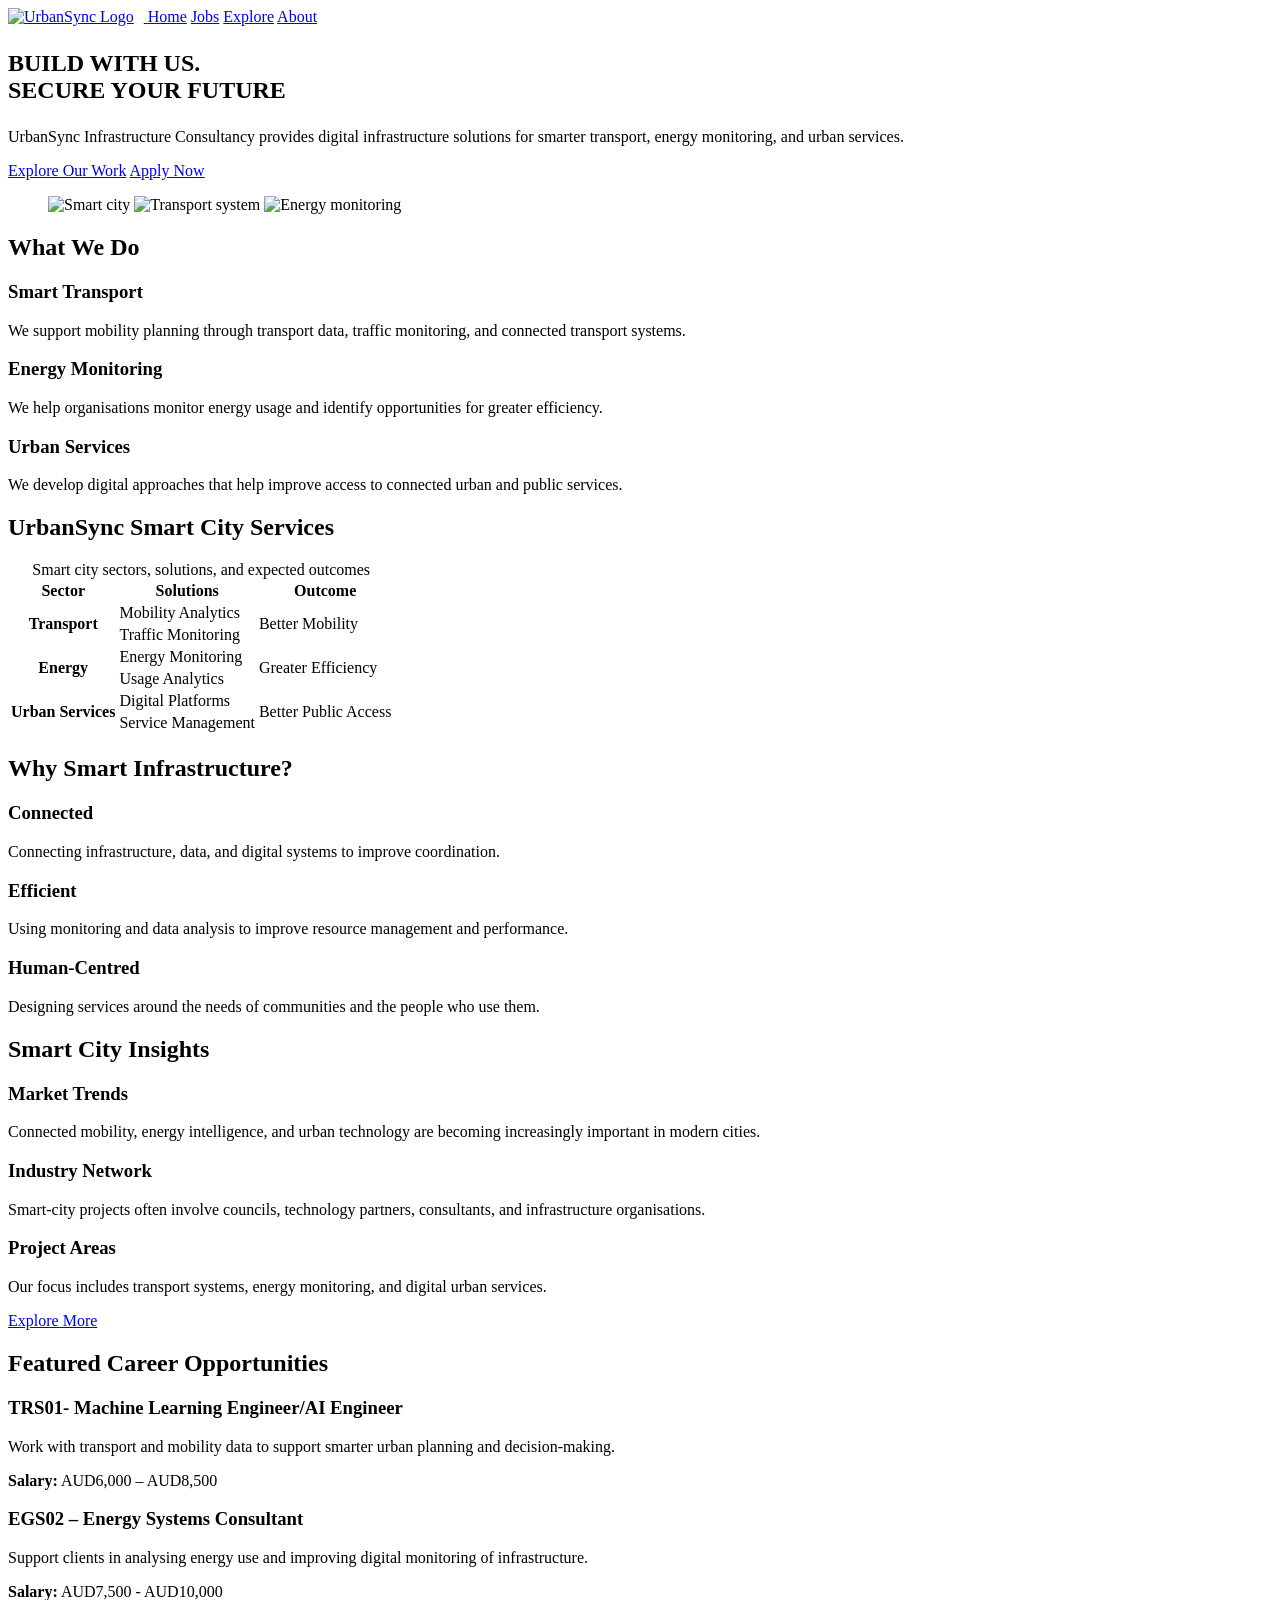
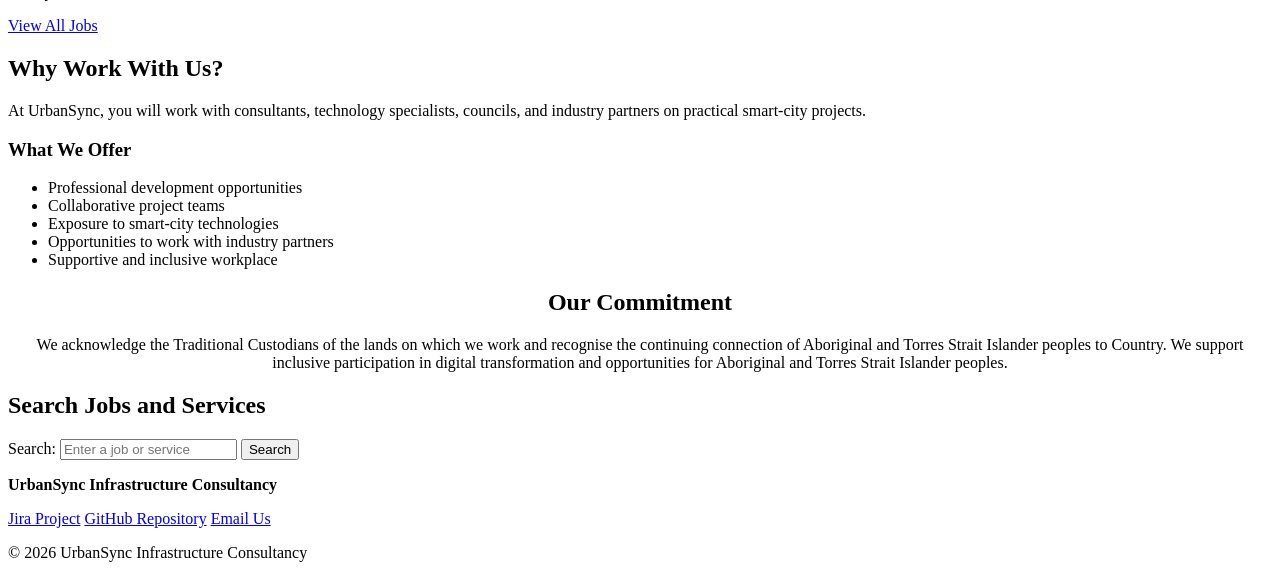
==== index.html @ 27b3c522 "Added index.html I describe the layout and key summarization from all pages like jobs and explore. L" ====
<!DOCTYPE html>
<html lang="en">
<head>
    <meta charset="UTF-8">
    <meta name="viewport" content="width=device-width, initial-scale=1">
    <title>UrbanSync Infrastructure Consultancy</title>
    <!-- Main stylesheet -->
    <link rel="stylesheet" href="style.css">
    <!-- embedded CSS -->
    <style>
        .hero_title {
            letter-spacing: 1px;
        }

        .hero-title {
            text-transform: uppercase;
        }

        .services-table {
            margin-top: 20px;
        }
 
        .commitment {
            text-align: center;
        }
    </style>
</head>

<body>

    <!-- ==================== HEADER ==================== -->
    <header>
        <nav class="main-nav" aria-label="Main navigation">
            <a href="index.html">
                <img src="images/logo.png" alt="UrbanSync Logo" style="height: 80px; width: auto; margin-right: 10px;">
            </a>
            <a href="index.html">Home</a>
            <a href="jobs.html">Jobs</a>
            <a href="explore.html">Explore</a>
            <a href="about.html">About</a>
        </nav>
    </header>


    <!-- ==================== MAIN CONTENT ==================== -->
    <main>

        <!-- ==================== HERO SECTION ==================== -->
        <section class="hero">

            <div class="hero-content">

                <h1 class="hero-title">
                    <p>Build With Us. <br>Secure Your Future</p>
                </h1>

                <p>
                    UrbanSync Infrastructure Consultancy provides digital
                    infrastructure solutions for smarter transport, energy
                    monitoring, and urban services.
                </p>

                <div class="hero-buttons">
                    <a href="#" class="explore-btn">Explore Our Work</a>
                    <a href="#" class="apply-btn">Apply Now</a>
                </div>

            </div>

            <figure class="slideshow">
            <div class="slideshow-track">
                <img src="images/smart-city.jpg" alt="Smart city">
                <img src="images/transport.jpeg" alt="Transport system">
                <img src="images/energy.jpeg" alt="Energy monitoring">
            </div>
        </figure>

        </section>


        <!-- ==================== WHAT WE DO ==================== -->
        <section>

            <h2>What We Do</h2>

            <div class="service-cards">

                <article>
                    <h3>Smart Transport</h3>
                    <p>
                        We support mobility planning through transport data,
                        traffic monitoring, and connected transport systems.
                    </p>
                </article>

                <article>
                    <h3>Energy Monitoring</h3>
                    <p>
                        We help organisations monitor energy usage and
                        identify opportunities for greater efficiency.
                    </p>
                </article>

                <article>
                    <h3>Urban Services</h3>
                    <p>
                        We develop digital approaches that help improve
                        access to connected urban and public services.
                    </p>
                </article>

            </div>

        </section>


        <!-- ==================== SERVICES TABLE ==================== -->
        <section>

            <h2>UrbanSync Smart City Services</h2>

            <table class="services-table">

                <caption>
                    Smart city sectors, solutions, and expected outcomes
                </caption>

                <thead>
                    <tr>
                        <th scope="col">Sector</th>
                        <th scope="col">Solutions</th>
                        <th scope="col">Outcome</th>
                    </tr>
                </thead>

                <tbody>

                    <tr>
                        <th scope="row" rowspan="2">
                            Transport
                        </th>

                        <td>Mobility Analytics</td>

                        <td rowspan="2">
                            Better Mobility
                        </td>
                    </tr>

                    <tr>
                        <td>Traffic Monitoring</td>
                    </tr>


                    <tr>
                        <th scope="row" rowspan="2">
                            Energy
                        </th>

                        <td>Energy Monitoring</td>

                        <td rowspan="2">
                            Greater Efficiency
                        </td>
                    </tr>

                    <tr>
                        <td>Usage Analytics</td>
                    </tr>


                    <tr>
                        <th scope="row" rowspan="2">
                            Urban Services
                        </th>

                        <td>Digital Platforms</td>

                        <td rowspan="2">
                            Better Public Access
                        </td>
                    </tr>

                    <tr>
                        <td>Service Management</td>
                    </tr>

                </tbody>

            </table>

        </section>


        <!-- ==================== WHY SMART INFRASTRUCTURE ==================== -->
        <section>

            <h2>Why Smart Infrastructure?</h2>

            <div class="benefit-cards">

                <article>
                    <h3>Connected</h3>
                    <p>
                        Connecting infrastructure, data, and digital systems
                        to improve coordination.
                    </p>
                </article>

                <article>
                    <h3>Efficient</h3>
                    <p>
                        Using monitoring and data analysis to improve
                        resource management and performance.
                    </p>
                </article>

                <article>
                    <h3>Human-Centred</h3>
                    <p>
                        Designing services around the needs of communities
                        and the people who use them.
                    </p>
                </article>

            </div>

        </section>


        <!-- ==================== SMART CITY INSIGHTS ==================== -->
        <section id="explore">

            <h2>Smart City Insights</h2>

            <div class="insight-cards">

                <article>
                    <h3>Market Trends</h3>
                    <p>
                        Connected mobility, energy intelligence, and urban
                        technology are becoming increasingly important in
                        modern cities.
                    </p>
                </article>

                <article>
                    <h3>Industry Network</h3>
                    <p>
                        Smart-city projects often involve councils,
                        technology partners, consultants, and infrastructure
                        organisations.
                    </p>
                </article>

                <article>
                    <h3>Project Areas</h3>
                    <p>
                        Our focus includes transport systems, energy
                        monitoring, and digital urban services.
                    </p>
                </article>

            </div>

            <p>
                <a href="explore.html">Explore More</a>
            </p>

        </section>


        <!-- ==================== FEATURED JOBS ==================== -->
        <section class="careers-section">

            <h2>Featured Career Opportunities</h2>

            <div class="jobs-container">

                <div class="job-list">
                    <article>
                        <h3>TRS01- Machine Learning Engineer/AI Engineer</h3>

                        <p>
                            Work with transport and mobility data to support
                            smarter urban planning and decision-making.
                        </p>

                        <p>
                            <strong>Salary:</strong>  AUD6,000 – AUD8,500
                        </p>
                    </article>

                    <article>
                        <h3>EGS02 – Energy Systems Consultant</h3>

                        <p>
                            Support clients in analysing energy use and improving
                            digital monitoring of infrastructure.
                        </p>

                        <p>
                            <strong>Salary:</strong>  AUD7,500 - AUD10,000
                        </p>
                    </article>

                    <p>
                        <a href="jobs.html">View All Jobs</a>
                    </p>
                </div>

                <aside class="job-aside">
                    <h2>Why Work With Us?</h2>
                    <p>At UrbanSync, you will work with consultants, technology specialists, councils, and industry partners on practical smart-city projects.</p>
                    <h3>What We Offer</h3>
                    <ul>
                        <li>Professional development opportunities</li>
                        <li>Collaborative project teams</li>
                        <li>Exposure to smart-city technologies</li>
                        <li>Opportunities to work with industry partners</li>
                        <li>Supportive and inclusive workplace</li>
                    </ul>
                </aside>

            </div>

        </section>


        <!-- ==================== COMMUNITY COMMITMENT ==================== -->
        <section class="commitment">

            <h2>Our Commitment</h2>

            <p>
                We acknowledge the Traditional Custodians of the lands on
                which we work and recognise the continuing connection of
                Aboriginal and Torres Strait Islander peoples to Country.
                We support inclusive participation in digital transformation
                and opportunities for Aboriginal and Torres Strait Islander
                peoples.
            </p>

        </section>


        <!-- ==================== SEARCH ==================== -->
        <section id="search">

            <h2>Search Jobs and Services</h2>

            <form action="#" method="get">

                <label for="search-box">
                    Search:
                </label>

                <input
                    type="search"
                    id="search-box"
                    name="search"
                    placeholder="Enter a job or service"
                >

                <button type="submit">
                    Search
                </button>

            </form>

        </section>

    </main>


    <!-- ==================== FOOTER ==================== -->
    <footer>

        <p>
            <strong>UrbanSync Infrastructure Consultancy</strong>
        </p>

       

        <nav aria-label="Footer navigation">
            <a href="https://minkhantkyaw3157.atlassian.net/jira/software/projects/UHP/boards/2/backlog?atlOrigin=eyJpIjoiNzYxYjM2ZmIwYTVkNGU5ZWIyMDAyNzI1ZTBjNDgzMmMiLCJwIjoiaiJ9">Jira Project</a>
            <a href="https://github.com/pyaekhantkyaw/G02-Smart-City-Infrastructure-Consultancy.git" target="_blank" rel="noopener noreferrer">GitHub Repository</a>
            <a href="mailto:urbanSync2026@gmail.com">Email Us</a>
        </nav>

        <p>
            &copy; 2026 UrbanSync Infrastructure Consultancy
        </p>

    </footer>


</body>
</html>
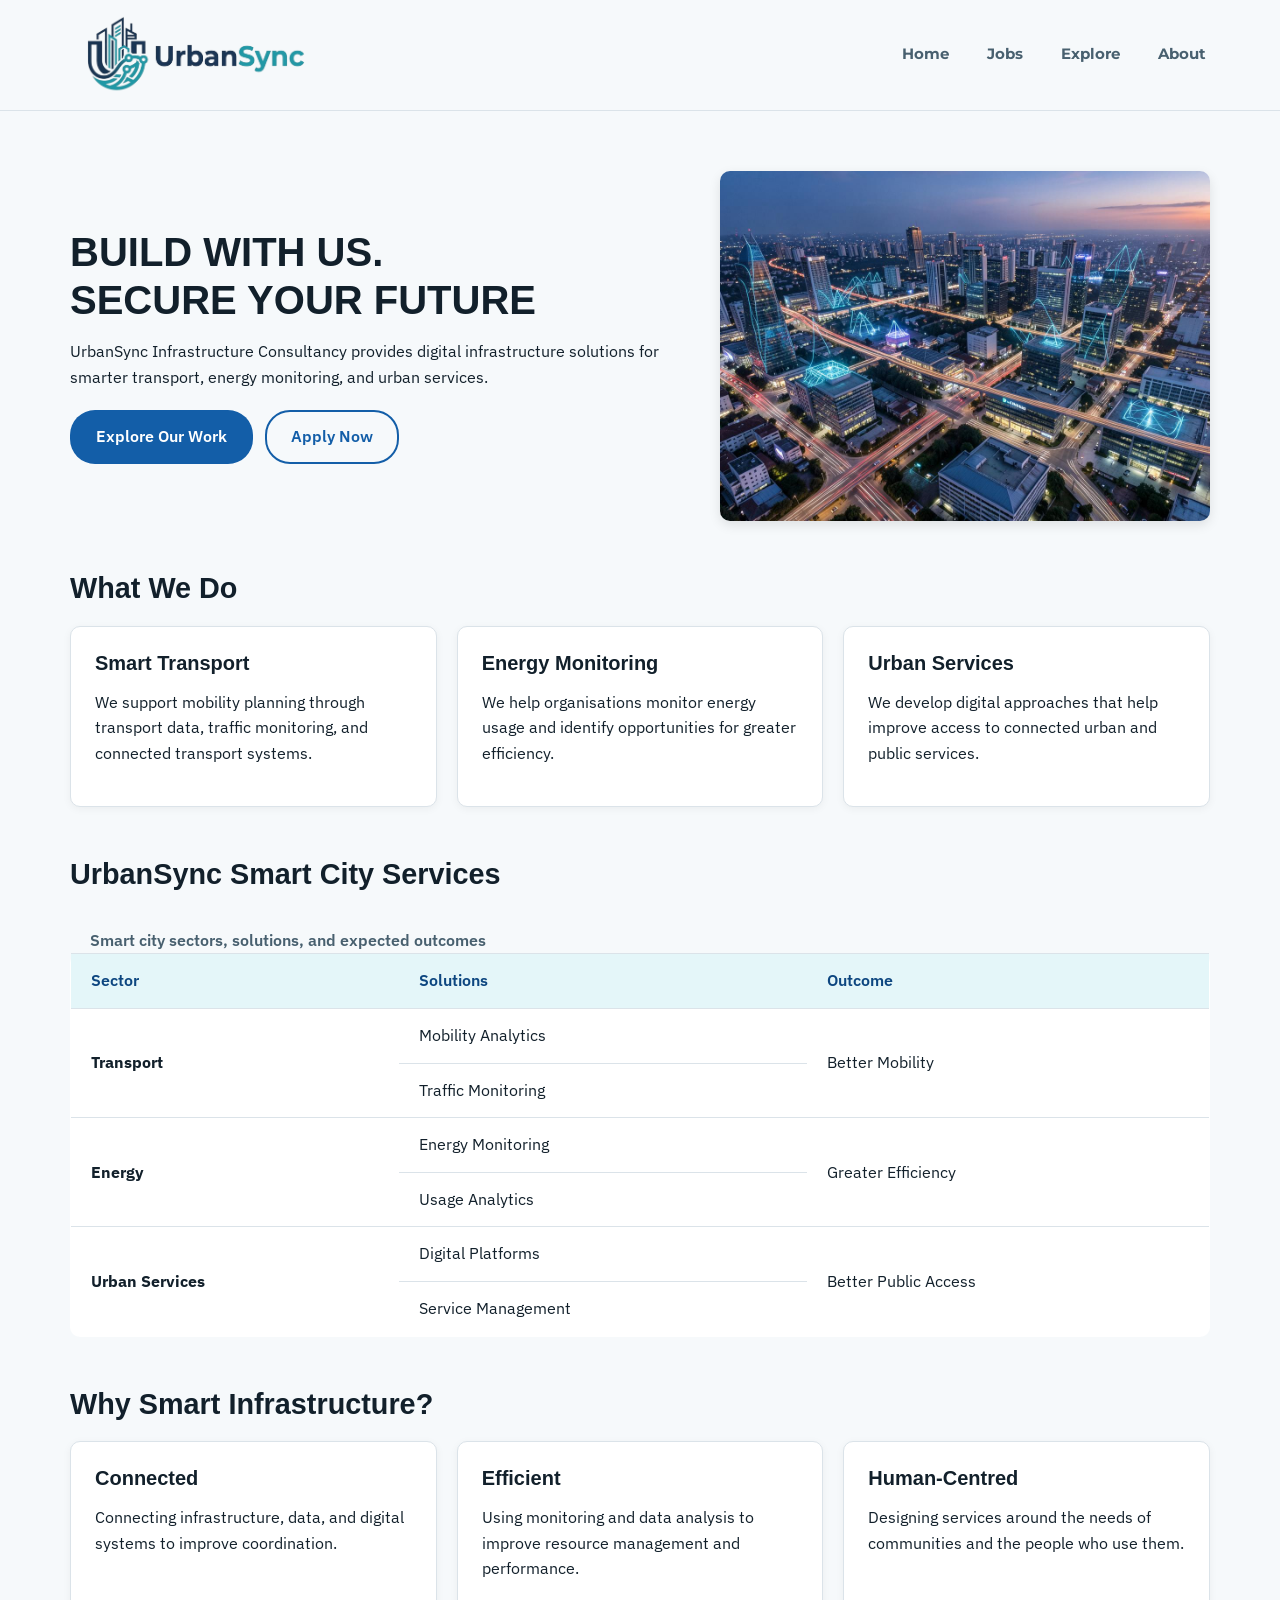
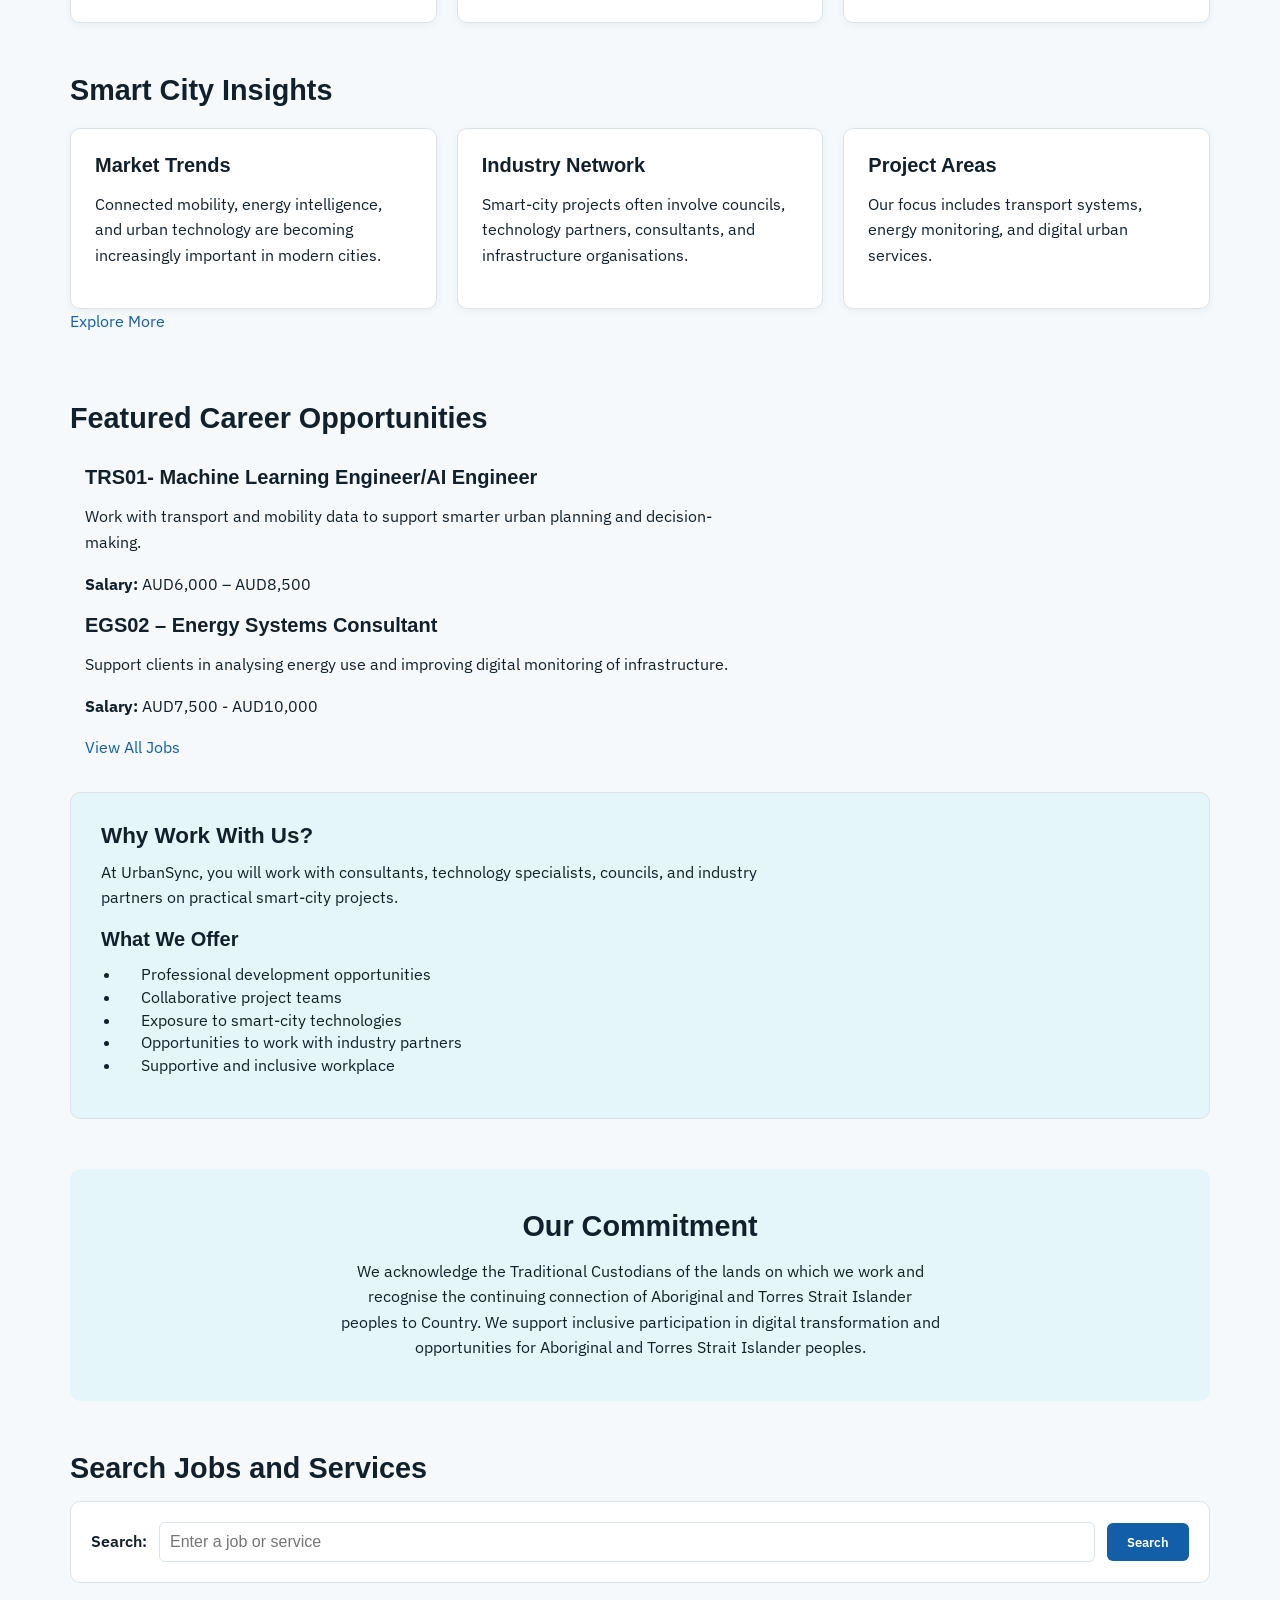
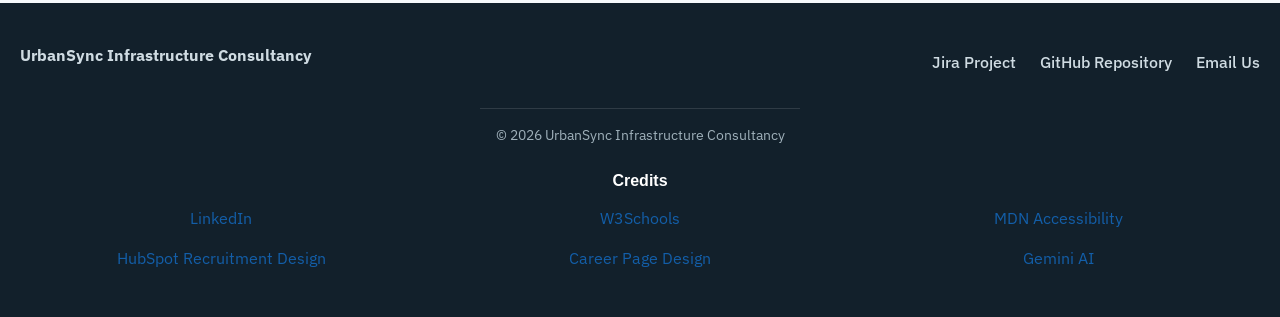
==== commit 37780cd5: "Fixed style.css and added credits in footer" ====
--- a/index.html
+++ b/index.html
@@ -374,25 +374,49 @@
 
 
     <!-- ==================== FOOTER ==================== -->
-    <footer>
-
+<footer>
+
+    <div class="footer-brand">
         <p>
             <strong>UrbanSync Infrastructure Consultancy</strong>
         </p>
-
-       
-
-        <nav aria-label="Footer navigation">
-            <a href="https://minkhantkyaw3157.atlassian.net/jira/software/projects/UHP/boards/2/backlog?atlOrigin=eyJpIjoiNzYxYjM2ZmIwYTVkNGU5ZWIyMDAyNzI1ZTBjNDgzMmMiLCJwIjoiaiJ9">Jira Project</a>
-            <a href="https://github.com/pyaekhantkyaw/G02-Smart-City-Infrastructure-Consultancy.git" target="_blank" rel="noopener noreferrer">GitHub Repository</a>
-            <a href="mailto:urbanSync2026@gmail.com">Email Us</a>
-        </nav>
-
-        <p>
-            &copy; 2026 UrbanSync Infrastructure Consultancy
-        </p>
-
-    </footer>
+    </div>
+    <nav class="footer-links" aria-label="Footer navigation">
+        <a href="https://minkhantkyaw3157.atlassian.net/jira/software/projects/UHP/boards/2/backlog?atlOrigin=eyJpIjoiNzYxYjM2ZmIwYTVkNGU5ZWIyMDAyNzI1ZTBjNDgzMmMiLCJwIjoiaiJ9"
+           target="_blank"
+           rel="noopener noreferrer">
+            Jira Project
+        </a>
+
+        <a href="https://github.com/pyaekhantkyaw/G02-Smart-City-Infrastructure-Consultancy.git"
+           target="_blank"
+           rel="noopener noreferrer">
+            GitHub Repository
+        </a>
+
+        <a href="mailto:urbanSync2026@gmail.com">
+            Email Us
+        </a>
+    </nav>
+
+    <div class="footer-credits">
+        <h2>Credits</h2>
+            <ul class="footer-list">
+                <li><a href="https://www.linkedin.com/jobs/" target="_blank" rel="noopener noreferrer">LinkedIn</a></li>
+                <li><a href="https://www.w3schools.com/" target="_blank" rel="noopener noreferrer">W3Schools</a></li>
+                <li><a href="https://developer.mozilla.org/en-US/docs/Learn_web_development/Core/Accessibility/HTML" target="_blank" rel="noopener noreferrer">MDN Accessibility</a></li>
+                <li><a href="https://blog.hubspot.com/website/recruitment-websites-design" target="_blank" rel="noopener noreferrer">HubSpot Recruitment Design</a></li>
+                <li><a href="https://www.everything.design/blog/career-page-examples" target="_blank" rel="noopener noreferrer">Career Page Design</a></li>
+                <li><a href="https://gemini.google.com/" target="_blank" rel="noopener noreferrer">Gemini AI</a></li>
+            </ul>
+    </div>
+
+
+    <p class="footer-copyright">
+        &copy; 2026 UrbanSync Infrastructure Consultancy
+    </p>
+
+</footer>
 
 
 </body>
--- a/style.css
+++ b/style.css
@@ -0,0 +1,988 @@
+/* ==========================================================================
+   UrbanSync Infrastructure Consultancy — Global Stylesheet
+   ========================================================================== */
+@import url('https://fonts.googleapis.com/css2?family=IBM+Plex+Sans:wght@400;500;600&display=swap');
+@import url('https://fonts.googleapis.com/css2?family=Montserrat:wght@400;500;700&display=swap');
+
+/* ---------- Color & Font Variables ---------- */
+:root {
+    --color-ink: #12202b;
+    --color-ink-soft: #48606f;
+    --color-paper: #f6f9fb;
+    --color-surface: #ffffff;
+    --color-border: #dbe3e9;
+    --color-primary: #135ea8;
+    --color-primary-dark: #0d4680;
+    --color-accent: #00a6c0;
+    --color-accent-soft: #e4f6f9;
+}
+
+/* ---------- Base Reset ---------- */
+* {
+    box-sizing: border-box;
+}
+
+html {
+    scroll-behavior: smooth;
+}
+
+body {
+    margin: 0;
+    font-family: "IBM Plex Sans", "Segoe UI", Roboto, sans-serif;
+    font-size: 16px;
+    line-height: 1.6;
+    color: var(--color-ink);
+    background-color: var(--color-paper);
+}
+
+img {
+    max-width: 100%;
+    display: block;
+}
+
+h1, h2, h3, h4 {
+    font-family: "Space Grotesk", "Segoe UI", Roboto, sans-serif;
+    line-height: 1.2;
+    margin: 0 0 15px;
+    color: var(--color-ink);
+}
+
+h1 { font-size: 2.5rem; }
+h2 { font-size: 1.8rem; }
+h3 { font-size: 1.25rem; }
+
+p {
+    margin: 0 0 16px;
+    max-width: 68ch;
+}
+
+a {
+    color: var(--color-primary);
+    text-decoration: none;
+}
+
+a:hover {
+    color: var(--color-primary-dark);
+    text-decoration: underline;
+}
+
+ul, ol {
+    padding-left: 20px;
+}
+
+li {
+    margin-bottom: 6px;
+}
+
+button {
+    font-family: inherit;
+    cursor: pointer;
+}
+
+table {
+    border-collapse: collapse;
+    width: 100%;
+}
+
+.hero-title p {
+    margin: 0;
+}
+
+/* ---------- Layout Shell ---------- */
+main {
+    display: flex;
+    flex-direction: column;
+    gap: 50px;
+    max-width: 1180px;
+    margin: 0 auto;
+    padding: 40px 20px 0;
+}
+
+section > h2 {
+    margin-bottom: 15px;
+}
+
+/* ==========================================================================
+   HEADER / NAVIGATION
+   ========================================================================== */
+header {
+    position: sticky;
+    top: 0;
+    z-index: 50;
+    background: #f6f9fb;
+    border-bottom: 1px solid var(--color-border);
+}
+
+header nav {
+    display: flex;
+    align-items: center;
+    flex-wrap: wrap;
+    gap: 15px 30px;
+    max-width: 1180px;
+    margin: 0 auto;
+    padding: 15px 20px;
+}
+
+header nav > a:first-child {
+    font-family: "Space Grotesk", sans-serif;
+    font-size: 1.2rem;
+    color: var(--color-ink);
+    margin-right: auto;
+    text-decoration: none;
+}
+
+header nav > a:first-child strong {
+    font-weight: bold;
+}
+
+header nav > a:first-child:hover {
+    color: var(--color-primary);
+}
+
+header nav > a:not(:first-child) {
+    color: var(--color-ink-soft);
+    font-family: "Montserrat", "Segoe UI", Roboto, sans-serif;
+    font-weight: 700;
+    font-size: 0.95rem;
+    padding: 6px 4px;
+    text-decoration: none;
+    border-bottom: 2px solid transparent;
+    transition: color 0.15s, border-color 0.15s;
+}
+
+header nav > a:not(:first-child):hover {
+    color: var(--color-primary);
+    border-bottom-color: var(--color-accent);
+}
+
+.hero-content a.apply-btn {
+  background: transparent;               /* remove solid fill */
+  color: var(--color-primary);           /* text color */
+  border: 2px solid var(--color-primary);/* border only */
+}
+
+.hero-content a.apply-btn:hover {
+  background: var(--color-primary);      /* fill on hover */
+  color: #fff;                           /* text turns white */
+}
+
+@media (max-width: 480px) {
+    header nav > a:first-child {
+        flex-basis: 100%;
+        margin-right: 0;
+    }
+}
+
+/* ==========================================================================
+   Slider Section
+   ========================================================================== */
+.hero {
+    display: flex;
+    flex-direction: column;
+    gap: 30px;
+    align-items: center;
+    padding-top: 20px;
+}
+
+.hero-buttons {
+    display: flex;
+    flex-wrap: wrap;
+    gap: 12px;
+    align-items: center;
+    margin-top: 20px;
+}
+
+/* FIX 1: Change selector to target the buttons inside the flex container */
+.hero-buttons a {
+    display: inline-block;
+    padding: 12px 24px;
+    background: var(--color-primary);
+    color: #ffffff;
+    border-radius: 25px;
+    font-weight: 600;
+    text-decoration: none;
+    transition: background 0.15s, color 0.15s;
+    border: 2px solid transparent; /* Keeps sizing consistent when border is added */
+}
+
+.hero-buttons a:hover {
+    background: var(--color-primary-dark);
+    text-decoration: none;
+}
+
+/* Apply Now Button Styles */
+.hero-buttons a.apply-btn {
+    background: transparent;
+    color: var(--color-primary);
+    border: 2px solid var(--color-primary);
+}
+
+.hero-buttons a.apply-btn:hover {
+    background: var(--color-primary);
+    color: #fff;
+}
+
+/* ==========================================================================
+   SLIDESHOW
+   ========================================================================== */
+.slideshow {
+    width: 100%;
+    max-width: 600px;
+    overflow: hidden;
+    margin: 0 auto;
+    border-radius: 10px; /* Moves the rounded corners up to the container */
+    box-shadow: 0 4px 12px rgba(0, 0, 0, 0.1);
+}
+
+.slideshow-track {
+    display: flex;
+    width: 300%; 
+    animation: autoSlide 9s infinite; 
+}
+
+/* FIX 2: Add height and object-fit to prevent squishing */
+.slideshow-track img {
+    width: 33.333%; 
+    height: 350px; /* Adjust this height to match your desired aesthetic */
+    object-fit: cover; /* Ensures images crop nicely instead of stretching */
+    display: block;
+}
+
+@keyframes autoSlide {
+    0% { transform: translateX(0%); }              
+    28% { transform: translateX(0%); }              
+    33% { transform: translateX(-33.333%); }        
+    61% { transform: translateX(-33.333%); }        
+    66% { transform: translateX(-66.666%); }       
+    95% { transform: translateX(-66.666%); }        
+    100% { transform: translateX(0%); }           
+}
+
+/* Desktop Grid Layout */
+@media (min-width: 860px) {
+    .hero {
+        display: grid;
+        grid-template-columns: 1.1fr 0.9fr;
+        gap: 50px;
+        align-items: center; /* Centers the text block vertically with the image */
+    }
+}
+
+/* ==========================================================================
+   CARD GRIDS
+   ========================================================================== */
+.service-cards,
+.benefit-cards,
+.insight-cards {
+    display: grid;
+    gap: 20px;
+    grid-template-columns: repeat(auto-fit, minmax(240px, 1fr));
+    margin-top: 20px;
+}
+
+.service-cards article,
+.benefit-cards article,
+.insight-cards article {
+    background: var(--color-surface);
+    border: 1px solid var(--color-border);
+    border-radius: 10px;
+    padding: 24px;
+    box-shadow: 0 2px 8px rgba(0, 0, 0, 0.05);
+}
+
+/* ==========================================================================
+   TABLES
+   ========================================================================== */
+.services-table,
+.fun-facts-table {
+    display: table; /* Changed from 'block' to 'table' so it spans 100% width */
+    width: 100%;
+    background: var(--color-surface);
+    border: 1px solid var(--color-border);
+    border-radius: 10px;
+    overflow: hidden;
+}
+
+.services-table caption,
+.fun-facts-table caption {
+    text-align: left;
+    padding: 16px 20px 0;
+    font-weight: 600;
+    color: var(--color-ink-soft);
+}
+
+.services-table th,
+.services-table td,
+.fun-facts-table th,
+.fun-facts-table td {
+    padding: 14px 20px;
+    text-align: left;
+    border-bottom: 1px solid var(--color-border);
+    white-space: normal; /* Allows text to wrap evenly across columns */
+}
+
+.services-table thead th,
+.fun-facts-table thead th {
+    background: var(--color-accent-soft);
+    color: var(--color-primary-dark);
+    font-weight: 600;
+}
+
+.job-aside {
+    float: right;
+    width: 100%;
+    background: var(--color-accent-soft);
+    border-radius: 10px;
+    padding: 30px;
+    border: 1px solid var(--color-border);
+}
+
+.job-aside h2 {
+    margin-bottom: 10px;
+    font-size: 1.4rem;   
+}
+
+.job-aside ul li {
+    list-style-type: disc;  
+    padding-left: 20px;
+    font-size: 1rem;   
+
+}
+
+/* ==========================================================================
+   COMMUNITY COMMITMENT
+   ========================================================================== */
+.commitment {
+    background: var(--color-accent-soft);
+    border-radius: 10px;
+    padding: 40px 20px;
+    text-align: center;
+}
+
+.commitment p {
+    max-width: 600px;
+    margin: 0 auto;
+}
+
+/* ==========================================================================
+   SEARCH FORM
+   ========================================================================== */
+#search form {
+    display: flex;
+    flex-wrap: wrap;
+    gap: 12px;
+    align-items: center;
+    background: var(--color-surface);
+    border: 1px solid var(--color-border);
+    border-radius: 10px;
+    padding: 20px;
+}
+
+#search label {
+    font-weight: 600;
+}
+
+#search input[type="search"] {
+    flex: 1;
+    min-width: 200px;
+    padding: 10px;
+    border: 1px solid var(--color-border);
+    border-radius: 6px;
+    font-size: 1rem;
+}
+
+#search button {
+    padding: 10px 20px;
+    background: var(--color-primary);
+    color: #ffffff;
+    border: none;
+    border-radius: 6px;
+    font-weight: 600;
+}
+
+#search button:hover {
+    background: var(--color-primary-dark);
+}
+
+/* ==========================================================================
+   EXPLORE PAGE
+   ========================================================================== */
+.section-heading {
+    max-width: 600px;
+    margin-bottom: 30px;
+}
+
+.section-heading span {
+    display: inline-block;
+    color: var(--color-accent);
+    font-weight: 600;
+    font-size: 0.85rem;
+    margin-bottom: 5px;
+}
+
+/* Cards & Card Grid */
+.cards {
+    display: grid;
+    gap: 25px;
+    grid-template-columns: repeat(auto-fit, minmax(260px, 1fr));
+}
+
+.card {
+    background: var(--color-surface);
+    border: 1px solid var(--color-border);
+    border-radius: var(--radius, 10px);
+    overflow: hidden;
+    display: flex;
+    flex-direction: column;
+    box-shadow: 0 2px 8px rgba(0, 0, 0, 0.05);
+    transition: transform 0.2s ease, box-shadow 0.2s ease;
+}
+
+.card:hover {
+    transform: translateY(-3px);
+    box-shadow: 0 6px 16px rgba(18, 32, 43, 0.12);
+}
+
+.card-image {
+    width: 100%;
+    height: 180px;
+    overflow: hidden;
+}
+
+.card-image img {
+    width: 100%;
+    height: 100%;
+    object-fit: cover;
+}
+
+.card-content {
+    padding: 20px;
+    flex: 1;
+    display: flex;
+    flex-direction: column;
+}
+
+.card-content h3 {
+    margin-bottom: 10px;
+}
+
+.card-content p {
+    text-align: justify;
+    margin-bottom: 15px;
+}
+
+/* Explore Button */
+.explore-btn,
+.card-content a.explore-btn {
+    display: inline-block;
+    margin-top: auto;
+    padding: 10px 18px;
+    background: var(--color-primary);
+    color: #ffffff;
+    border-radius: 6px;
+    font-weight: 600;
+    text-decoration: none;
+    width: fit-content;
+    transition: background 0.15s ease, transform 0.15s ease;
+}
+
+.explore-btn:hover {
+    background: var(--color-primary-dark);
+    transform: translateX(2px);
+}
+
+/* Info Banner & Feature Grid */
+.info-banner {
+    background: var(--color-ink);
+    color: #eef3f6;
+    border-radius: var(--radius, 10px);
+    padding: 40px 20px;
+    text-align: center;
+}
+
+.info-banner-title {
+    color: #ffffff;
+}
+
+.info-banner-text {
+    max-width: 600px;
+    margin: 0 auto 30px;
+    color: #c7d4db;
+}
+
+.feature-grid {
+    display: grid;
+    gap: 20px;
+    grid-template-columns: repeat(auto-fit, minmax(200px, 1fr));
+    text-align: left;
+}
+
+.feature-card {
+    background: rgba(255, 255, 255, 0.06);
+    border: 1px solid rgba(255, 255, 255, 0.14);
+    border-radius: 8px;
+    padding: 20px;
+}
+
+.feature-title {
+    color: #ffffff;
+    margin-bottom: 8px;
+}
+
+.feature-text {
+    color: #c7d4db;
+    margin: 0;
+}
+
+/* ==========================================================================
+   DETAIL PAGES — energy / transport / urbanservices
+   ========================================================================== */
+.detail-section {
+    display: flex;
+    flex-direction: column;
+    gap: 20px;
+}
+
+.back-btn {
+    display: inline-block;
+    margin-bottom: 15px;
+    text-decoration: none;
+    color: var(--color-ink, #333);
+    font-weight: 500;
+    font-size: 0.95rem;
+    transition: color 0.2s ease;
+}
+
+.back-btn:hover {
+    color: var(--color-primary, #0056b3);
+    text-decoration: underline;
+}
+
+.detail-container {
+    display: grid;
+    grid-template-columns: 1fr;
+    gap: 30px;
+    background: var(--color-surface);
+    border: 1px solid var(--color-border);
+    border-radius: var(--radius, 10px);
+    padding: 25px;
+    box-shadow: 0 2px 8px rgba(0, 0, 0, 0.05);
+}
+
+.detail-image {
+    width: 100%;
+    height: 280px;
+    object-fit: cover;
+    border-radius: 8px;
+}
+
+.detail-description {
+    text-align: justify;
+}
+
+.detail-heading {
+    margin-top: 20px;
+}
+
+.detail-list {
+    margin-top: 8px;
+}
+
+.detail-list li {
+    color: var(--color-ink-soft);
+}
+
+@media (min-width: 760px) {
+    .detail-container {
+        grid-template-columns: 0.9fr 1.1fr;
+        align-items: start;
+    }
+}
+/* ==========================================================================
+   JOBS PAGE & APPLICATION FORM
+   ========================================================================== */
+.jobs-intro,
+.application-intro,
+.about-intro {
+    max-width: 600px;
+    text-align: center;
+    margin: 0 auto;
+}
+
+.job-card {
+    background: var(--color-surface);
+    border: 1px solid var(--color-border);
+    border-radius: 10px;
+    padding: 30px;
+}
+
+.job-card > header {
+    margin-bottom: 20px;
+    border-bottom: 1px solid var(--color-border);
+    padding-bottom: 15px;
+}
+
+.job-list {
+	box-sizing: border-box; 
+	width: 100%; padding: 15px;
+}
+
+.job-column {
+	float: left; width: 70%; 
+	box-sizing: border-box; 
+}
+
+.job-section {
+	margin-bottom: 30px;
+
+}
+
+.job-card header {
+	position: static; 
+	padding: 15px; 
+	border-radius: 5px;  
+	margin-bottom: 15px;
+}
+
+.apply-button a {
+	background-color: aliceblue; 
+	padding: 10px 20px; 
+	text-decoration: none; 
+	color: #000;
+
+}
+
+.job-aside summary {
+	font-weight: bold;
+        margin-bottom: 0px;
+
+}
+
+
+.job-aside ul {
+	padding-right: 0; 
+	list-style-type: none; 
+	line-height: 1.2em; 
+	font-size: 14px;
+}
+
+.go-apply-section {
+	clear: both; 
+	padding-top: 20px;
+
+}
+
+.job-reference {
+    display: inline-block;
+    color: var(--color-primary-dark);
+    background: var(--color-accent-soft);
+    padding: 4px 10px;
+    border-radius: 15px;
+    margin-bottom: 10px;
+}
+
+.application-form fieldset {
+    border: 1px solid var(--color-border);
+    border-radius: 10px;
+    padding: 25px;
+    margin: 0 0 25px;
+    background: var(--color-surface);
+}
+
+.application-form legend {
+    font-weight: 600;
+    padding: 0 8px;
+    color: var(--color-primary-dark);
+}
+
+.form-grid {
+    display: grid;
+    grid-template-columns: 1fr;
+    gap: 15px;
+}
+
+.form-grid label {
+    display: block;
+    font-weight: 600;
+    margin-bottom: 5px;
+}
+
+.application-form input[type="text"],
+.application-form input[type="email"],
+.application-form input[type="tel"],
+.application-form input[type="search"],
+.application-form select,
+.application-form textarea {
+    width: 100%;
+    padding: 10px;
+    border: 1px solid var(--color-border);
+    border-radius: 6px;
+    font: inherit;
+    background: var(--color-paper);
+}
+
+.application-form textarea {
+    resize: vertical;
+    min-height: 120px;
+}
+
+.radio-group,
+.checkbox-group {
+    display: flex;
+    flex-wrap: wrap;
+    gap: 10px 20px;
+    margin-top: 8px;
+}
+
+.radio-group label,
+.checkbox-group label {
+    display: inline-flex;
+    align-items: center;
+    gap: 6px;
+    font-weight: 500;
+}
+
+.form-buttons {
+    display: flex;
+    gap: 15px;
+}
+
+.form-buttons button {
+    padding: 12px 24px;
+    border-radius: 6px;
+    font-weight: 600;
+    border: 1px solid transparent;
+}
+
+.form-buttons button[type="submit"] {
+    background: var(--color-primary);
+    color: #ffffff;
+}
+
+.form-buttons button[type="submit"]:hover {
+    background: var(--color-primary-dark);
+}
+
+.form-buttons button[type="reset"] {
+    background: transparent;
+    color: var(--color-ink-soft);
+    border: 1px solid var(--color-border);
+}
+
+@media (min-width: 640px) {
+    .form-grid {
+        grid-template-columns: 1fr 1fr;
+    }
+}
+
+/* ==========================================================================
+   ABOUT PAGE
+   ========================================================================== */
+.group-info {
+    background-color: var(--color-accent-soft);
+    border-left: 5px solid var(--color-primary);
+    border-radius: 0 10px 10px 0;
+    padding: 25px;
+}
+
+.team-contributions {
+    display: grid;
+    gap: 20px;
+}
+
+.team-card {
+    background: var(--color-surface);
+    border: 1px solid var(--color-border);
+    border-radius: 10px;
+    padding: 20px;
+    display: flex;
+    flex-direction: column;
+    gap: 10px;
+}
+
+.team-card dt {
+    font-size: 1.15rem;
+    font-weight: bold;
+    color: var(--color-ink);
+    padding-bottom: 8px;
+    border-bottom: 1px solid var(--color-border);
+}
+
+.team-card dd {
+    margin: 0;
+    display: flex;
+    flex-direction: column;
+    gap: 8px;
+}
+
+.team-contributions blockquote {
+    margin: 5px 0;
+    padding: 10px 15px;
+    border-left: 3px solid var(--color-accent);
+    background: var(--color-accent-soft);
+    font-style: italic;
+}
+
+@media (min-width: 700px) {
+    .team-contributions {
+        grid-template-columns: 1fr 1fr;
+    }
+}
+
+.group-photo {
+    margin: 0;
+    border-radius: 10px;
+    overflow: hidden;
+}
+
+.group-photo img {
+    width: 100%;
+    height: auto;
+    border-radius: 8px; /* Optional: smooth rounded corners */
+}
+
+
+.group-photo figcaption {
+    padding: 12px;
+    background: var(--color-surface);
+    color: var(--color-ink-soft);
+    font-size: 0.9rem;
+}
+
+/* ==========================================================================
+   FOOTER
+   Left  : brand name + tagline
+   Right : Jira / GitHub / Email links
+   Centre: copyright, on its own full-width line
+   Works whether the footer has a class on <nav> or not, and degrades
+   gracefully on the pages that are currently missing the brand/links markup.
+   ========================================================================== */
+   
+footer {
+  display: grid;
+  grid-template-columns: 1fr auto;
+  grid-template-areas:
+      "brand links"
+      "copyright copyright"
+      "credits credits";   /* new row for credits */
+  align-items: center;
+  gap: 0.5rem 2rem;
+  background: var(--color-ink);
+  color: #cfdbe2;
+  padding: 40px 20px;
+  margin-top: 20px;
+}
+
+
+footer > p:first-of-type {
+    grid-area: brand;
+    justify-self: start;
+    text-align: left;
+    margin: 0;
+    max-width: 40ch;
+}
+
+footer > p:first-of-type strong {
+    color: #fff;
+    font-family: var(--font-display);
+    font-size: 1.05rem;
+}
+
+footer nav,
+footer > p:nth-of-type(2) {
+    grid-area: links;
+}
+
+footer nav {
+    display: flex;
+    flex-wrap: wrap;
+    gap: 0.5rem 1.5rem;
+    justify-self: end;
+}
+
+footer nav a {
+    color: #cfdbe2;
+    font-weight: 500;
+    text-decoration: none;
+    border-bottom: 1px solid transparent;
+    transition: color 0.15s var(--ease), border-color 0.15s var(--ease);
+}
+
+footer nav a:hover {
+    color: #fff;
+    border-color: var(--color-accent);
+}
+
+/* Pages where the tagline is the *second* <p> and there's no nav: keep it
+   in the brand column rather than misreading it as the links column. */
+footer .footer-tagline {
+    grid-area: brand;
+    justify-self: start;
+    text-align: left;
+    margin: 0.25rem 0 0;
+    color: #a9bac4;
+    font-size: 0.92rem;
+}
+
+footer > p:last-of-type {
+    grid-area: copyright;
+    justify-self: center;
+    text-align: center;
+    margin: 1rem 0 0;
+    padding-top: 1rem;
+    border-top: 1px solid rgba(255, 255, 255, 0.12);
+    color: #9fb0ba;
+    font-size: 0.85rem;
+    width: 100%;
+}
+
+.footer-list {
+  display: grid;
+  grid-template-columns: repeat(3, 1fr); /* 3 per row */
+  gap: 0.5rem 1rem;                      /* spacing between items */
+  list-style: none;
+  padding: 0;
+  margin: 1rem 0 0;
+}
+
+.footer-credits {
+  grid-area: credits;
+  text-align: center;
+  margin-top: 1rem;
+}
+
+.footer-credits h2 {
+  margin: 0 0 0.75rem;
+  font-size: 1rem;
+  font-weight: 600;
+  color: #fff;
+}
+
+
+.footer-list li {
+  text-align: center; /* optional */
+}
+@media (max-width: 640px) {
+  .footer-list {
+    grid-template-columns: 1fr 1fr; /* 2 per row on mobile */
+  }
+}
+
+
+@media (max-width: 640px) {
+    footer {
+        grid-template-columns: 1fr;
+        grid-template-areas:
+            "brand"
+            "links"
+            "copyright";
+        text-align: center;
+    }
+    footer > p:first-of-type,
+    footer:not(:has(nav)) > p:nth-of-type(2) {
+        justify-self: center;
+        text-align: center;
+        max-width: 100%;
+    }
+    footer nav { justify-self: center; }
+}
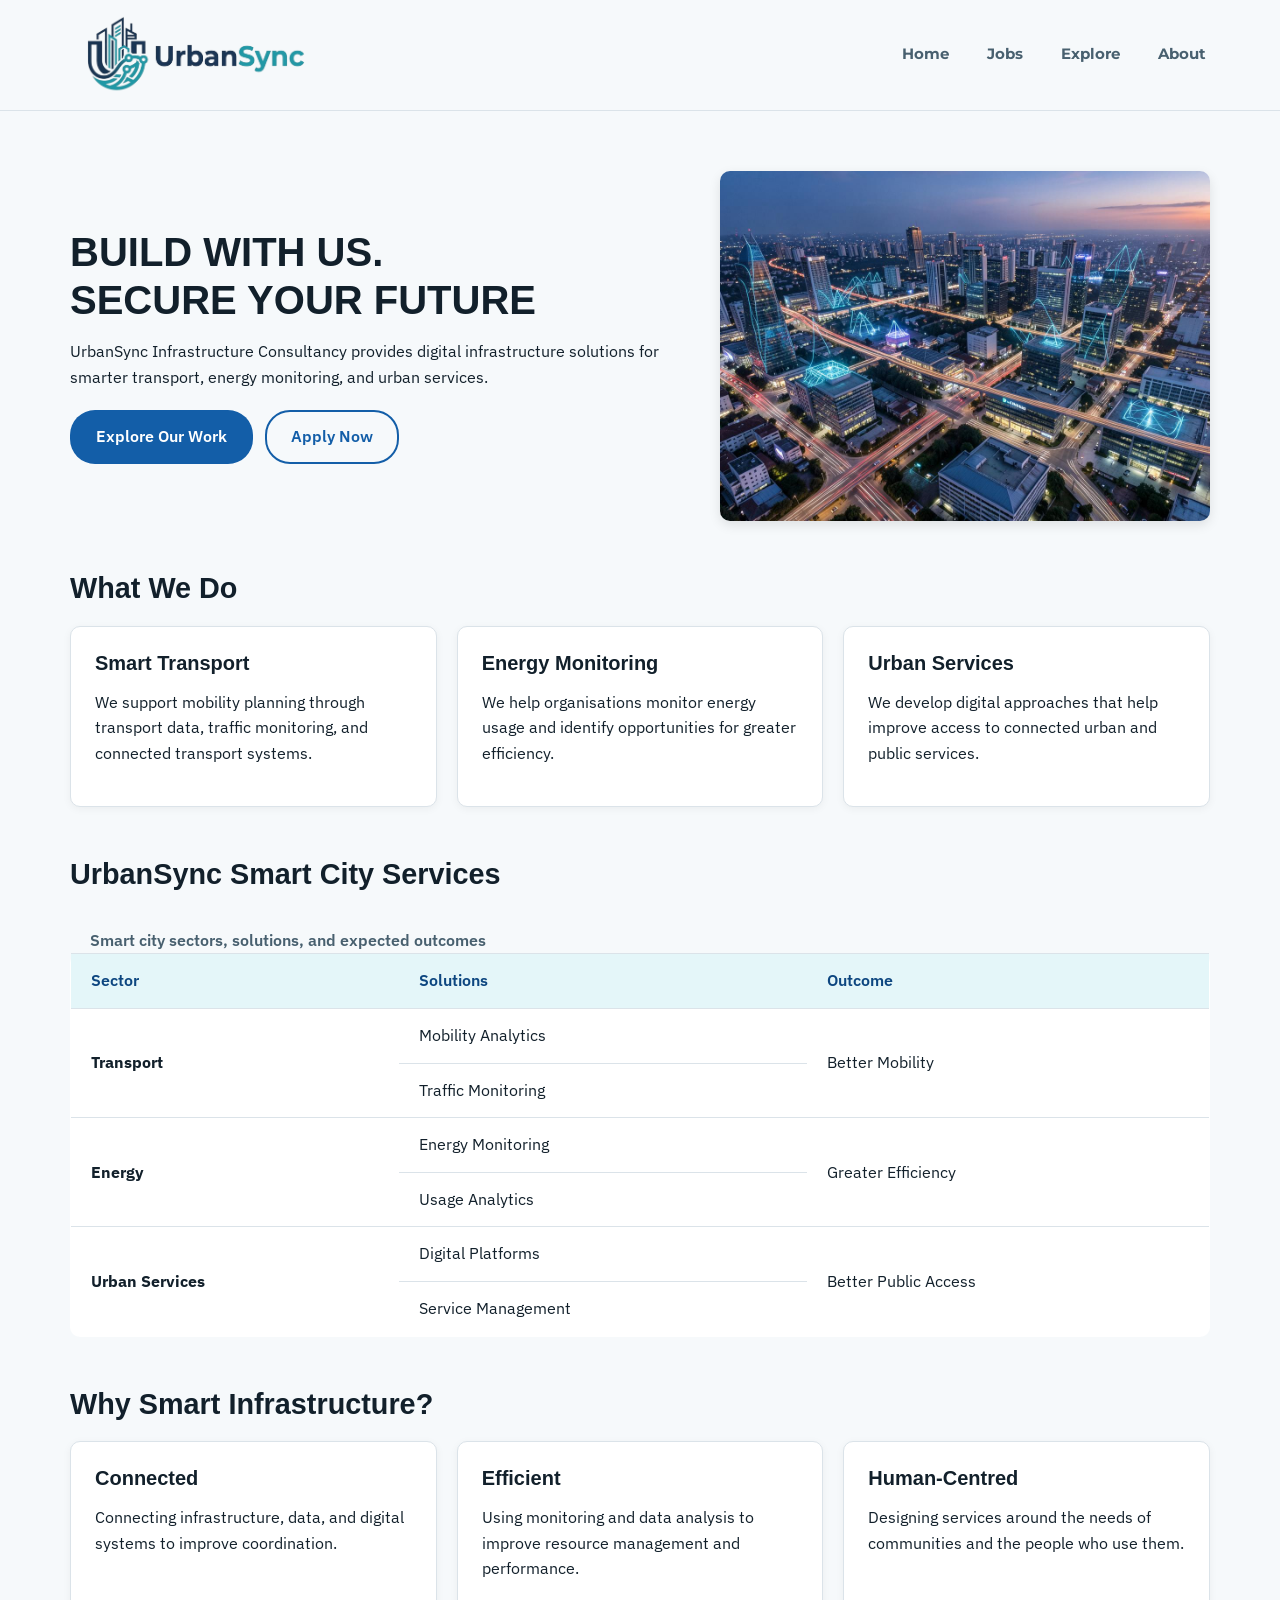
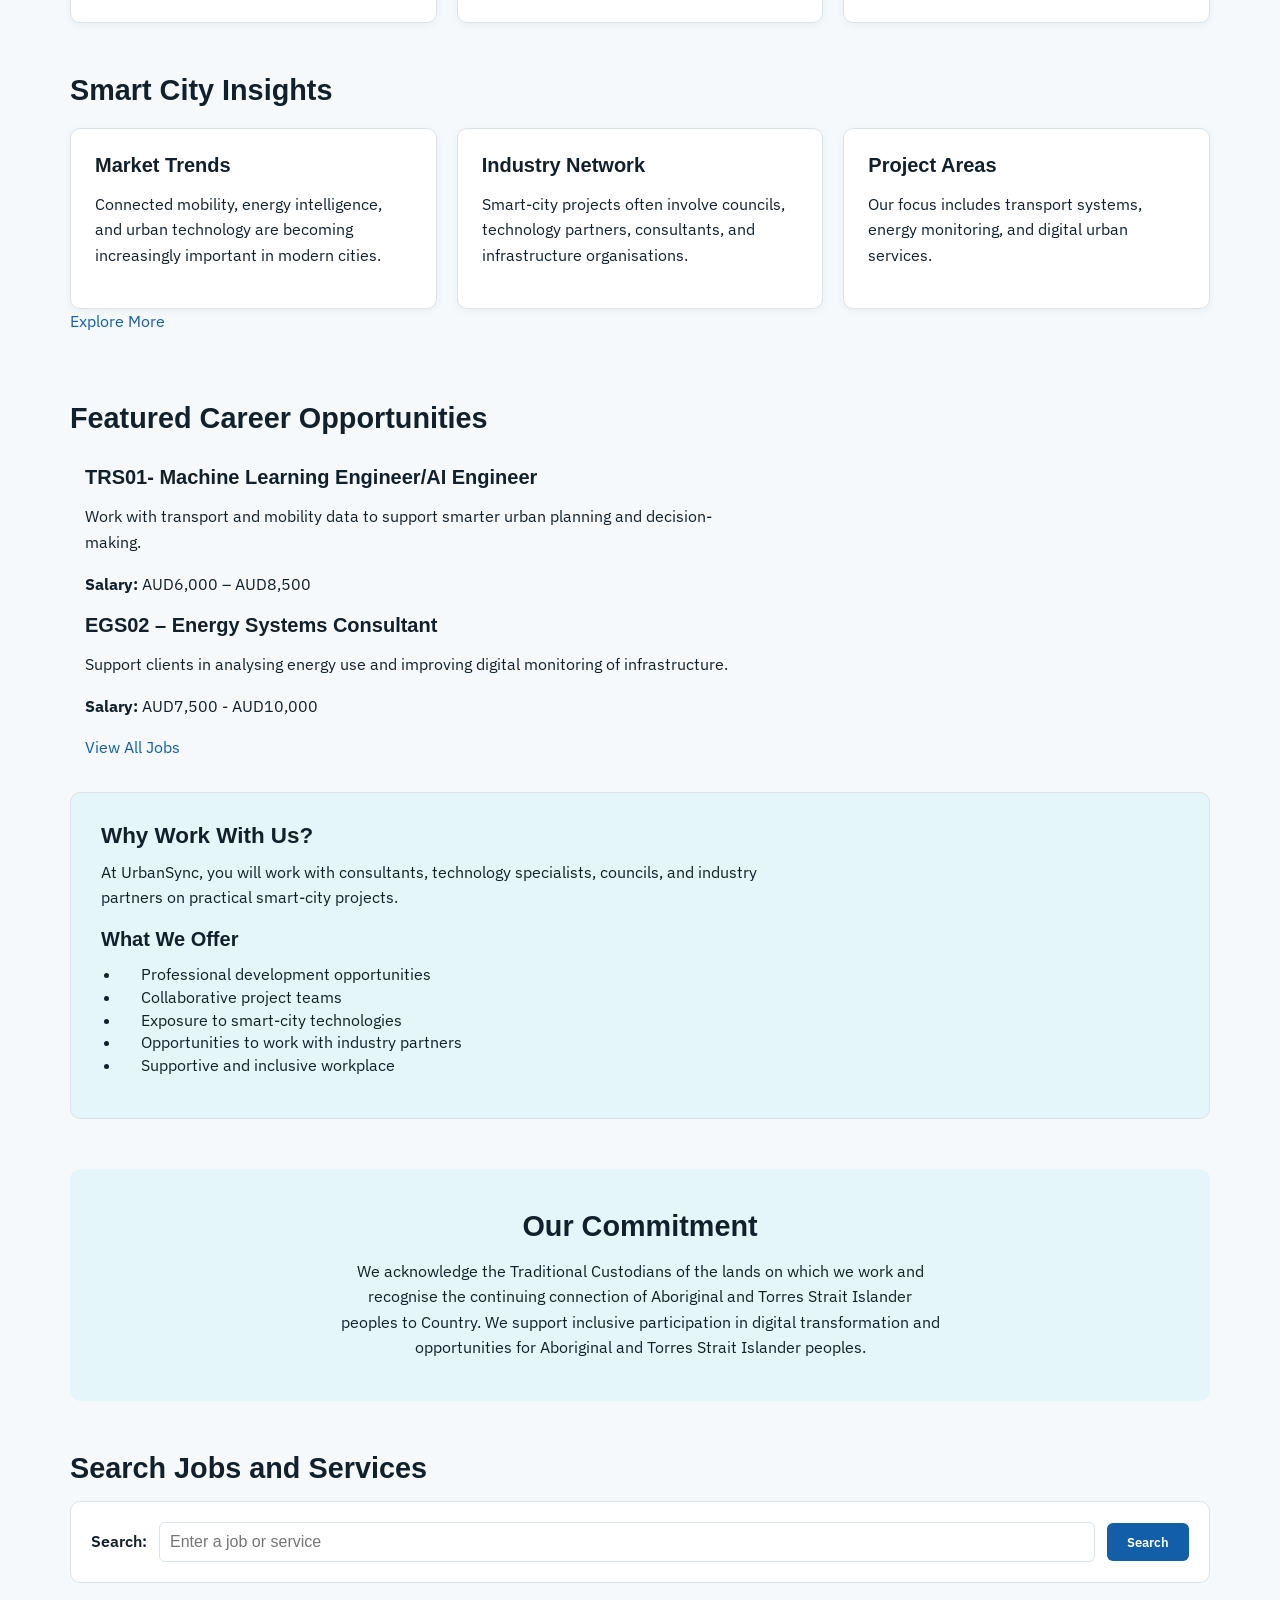
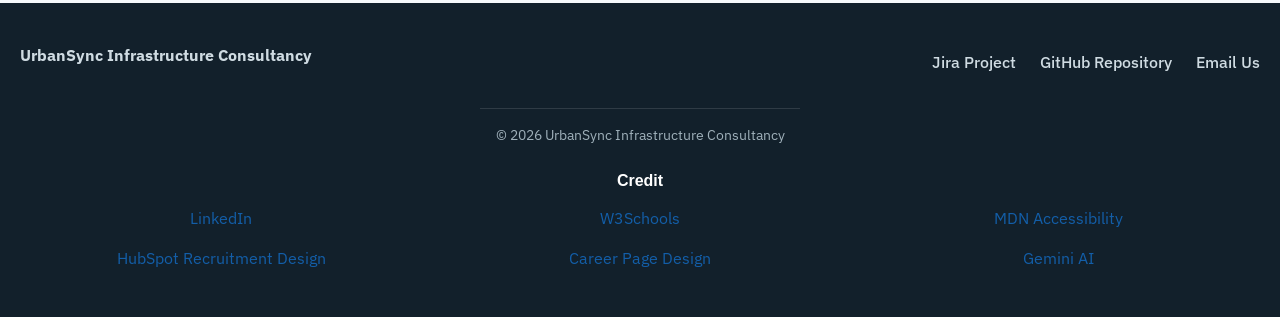
==== commit 71694420: "fixed credits" ====
--- a/index.html
+++ b/index.html
@@ -400,7 +400,7 @@
     </nav>
 
     <div class="footer-credits">
-        <h2>Credits</h2>
+        <h2>Credit</h2>
             <ul class="footer-list">
                 <li><a href="https://www.linkedin.com/jobs/" target="_blank" rel="noopener noreferrer">LinkedIn</a></li>
                 <li><a href="https://www.w3schools.com/" target="_blank" rel="noopener noreferrer">W3Schools</a></li>
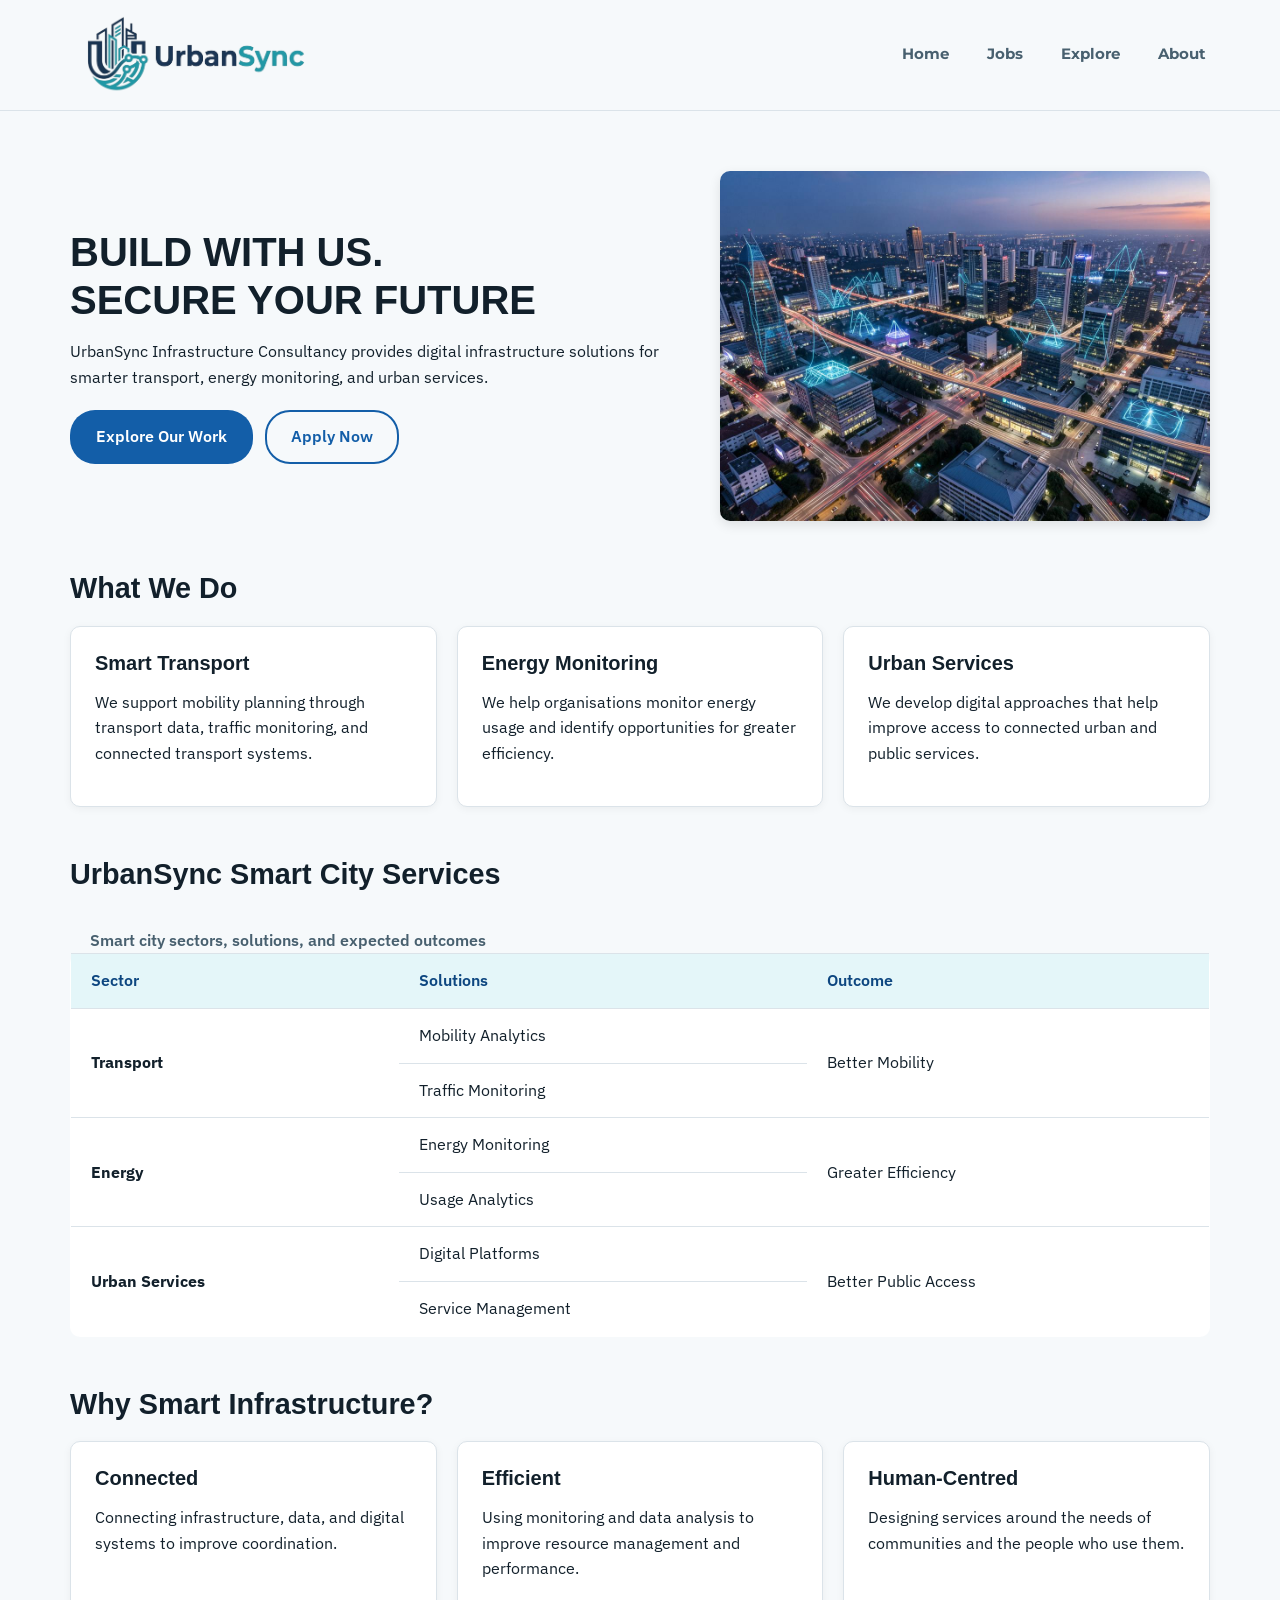
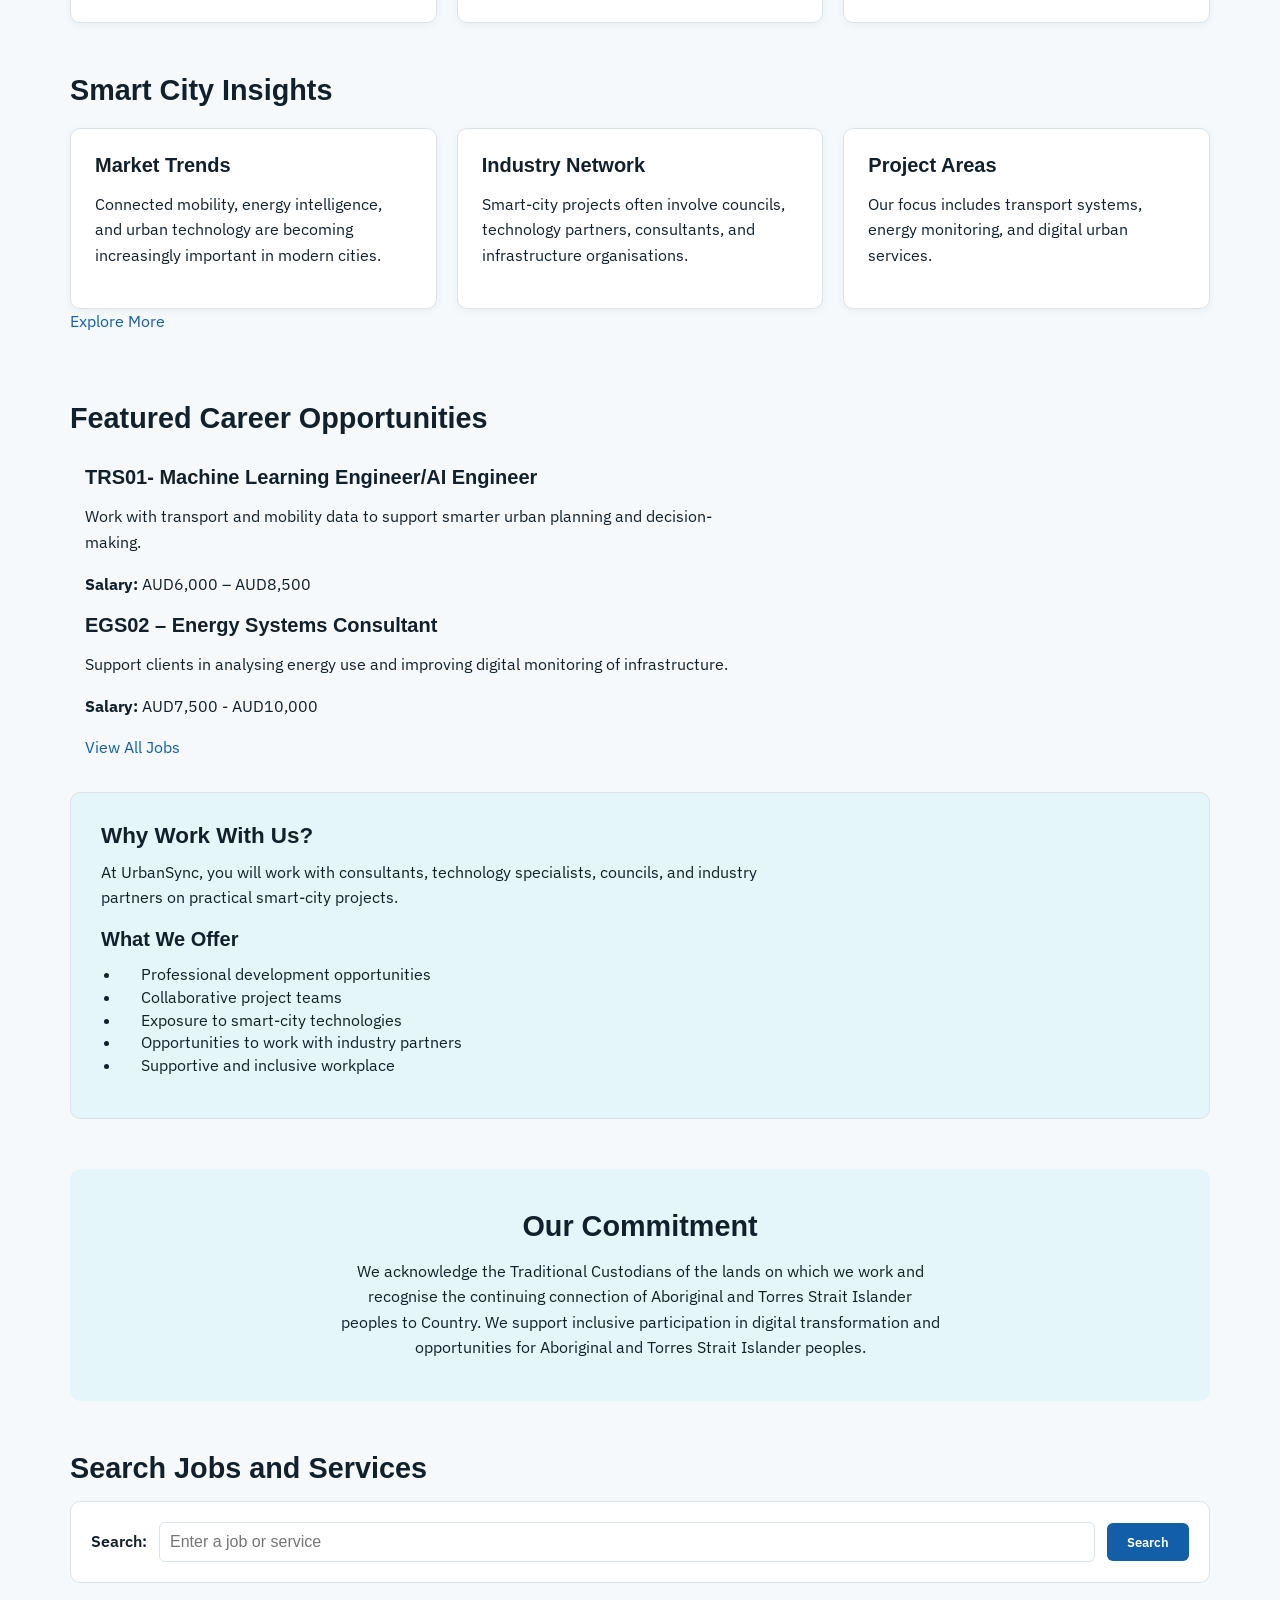
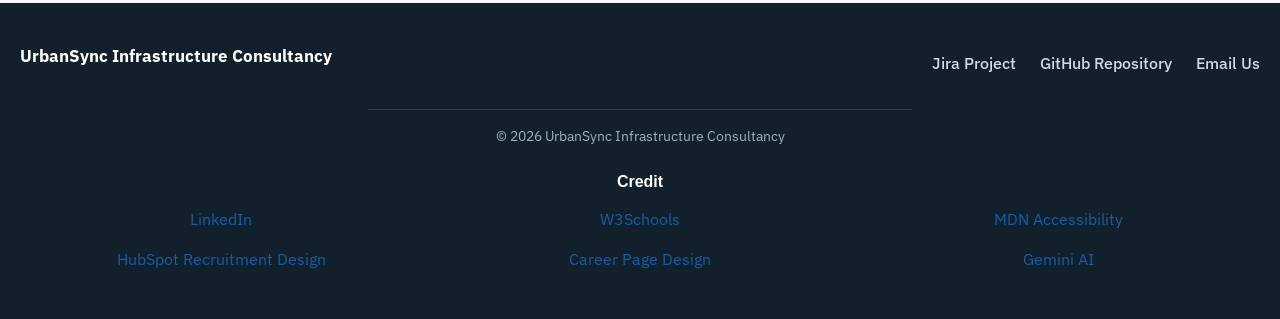
==== commit 9415e5dd: "Major revamps: change image size, relink the github, and others more" ====
--- a/index.html
+++ b/index.html
@@ -61,8 +61,8 @@
                 </p>
 
                 <div class="hero-buttons">
-                    <a href="#" class="explore-btn">Explore Our Work</a>
-                    <a href="#" class="apply-btn">Apply Now</a>
+                    <a href="explore.html" class="explore-btn">Explore Our Work</a>
+                    <a href="jobs.html" class="apply-btn">Apply Now</a>
                 </div>
 
             </div>
@@ -381,22 +381,11 @@
             <strong>UrbanSync Infrastructure Consultancy</strong>
         </p>
     </div>
+    
     <nav class="footer-links" aria-label="Footer navigation">
-        <a href="https://minkhantkyaw3157.atlassian.net/jira/software/projects/UHP/boards/2/backlog?atlOrigin=eyJpIjoiNzYxYjM2ZmIwYTVkNGU5ZWIyMDAyNzI1ZTBjNDgzMmMiLCJwIjoiaiJ9"
-           target="_blank"
-           rel="noopener noreferrer">
-            Jira Project
-        </a>
-
-        <a href="https://github.com/pyaekhantkyaw/G02-Smart-City-Infrastructure-Consultancy.git"
-           target="_blank"
-           rel="noopener noreferrer">
-            GitHub Repository
-        </a>
-
-        <a href="mailto:urbanSync2026@gmail.com">
-            Email Us
-        </a>
+        <a href="https://minkhantkyaw3157.atlassian.net/jira/software/projects/UHP/boards/2/backlog?atlOrigin=eyJpIjoiNzYxYjM2ZmIwYTVkNGU5ZWIyMDAyNzI1ZTBjNDgzMmMiLCJwIjoiaiJ9" target="_blank" rel="noopener noreferrer">Jira Project</a>
+        <a href="https://github.com/pyaekhantkyaw/G02-Smart-City-Infrastructure-Consultancy-Part1-Group2.git" target="_blank" rel="noopener noreferrer">GitHub Repository</a>
+        <a href="mailto:urbanSync2026@gmail.com">Email Us</a>
     </nav>
 
     <div class="footer-credits">
--- a/style.css
+++ b/style.css
@@ -862,9 +862,9 @@
   display: grid;
   grid-template-columns: 1fr auto;
   grid-template-areas:
-      "brand links"
-      "copyright copyright"
-      "credits credits";   /* new row for credits */
+    "brand links"
+    "copyright copyright"
+    "credits credits";
   align-items: center;
   gap: 0.5rem 2rem;
   background: var(--color-ink);
@@ -873,76 +873,52 @@
   margin-top: 20px;
 }
 
-
-footer > p:first-of-type {
-    grid-area: brand;
-    justify-self: start;
-    text-align: left;
-    margin: 0;
-    max-width: 40ch;
-}
-
-footer > p:first-of-type strong {
-    color: #fff;
-    font-family: var(--font-display);
-    font-size: 1.05rem;
-}
-
-footer nav,
-footer > p:nth-of-type(2) {
-    grid-area: links;
+/* Updated selector to target .footer-brand instead of direct <p> */
+.footer-brand {
+  grid-area: brand;
+  justify-self: start;
+  text-align: left;
+  margin: 0;
+  max-width: 40ch;
+}
+
+.footer-brand strong {
+  color: #fff;
+  font-family: var(--font-display);
+  font-size: 1.05rem;
 }
 
 footer nav {
-    display: flex;
-    flex-wrap: wrap;
-    gap: 0.5rem 1.5rem;
-    justify-self: end;
+  grid-area: links;
+  display: flex;
+  flex-wrap: wrap;
+  gap: 0.5rem 1.5rem;
+  justify-self: end;
 }
 
 footer nav a {
-    color: #cfdbe2;
-    font-weight: 500;
-    text-decoration: none;
-    border-bottom: 1px solid transparent;
-    transition: color 0.15s var(--ease), border-color 0.15s var(--ease);
+  color: #cfdbe2;
+  font-weight: 500;
+  text-decoration: none;
+  border-bottom: 1px solid transparent;
+  transition: color 0.15s var(--ease), border-color 0.15s var(--ease);
 }
 
 footer nav a:hover {
-    color: #fff;
-    border-color: var(--color-accent);
-}
-
-/* Pages where the tagline is the *second* <p> and there's no nav: keep it
-   in the brand column rather than misreading it as the links column. */
-footer .footer-tagline {
-    grid-area: brand;
-    justify-self: start;
-    text-align: left;
-    margin: 0.25rem 0 0;
-    color: #a9bac4;
-    font-size: 0.92rem;
-}
-
-footer > p:last-of-type {
-    grid-area: copyright;
-    justify-self: center;
-    text-align: center;
-    margin: 1rem 0 0;
-    padding-top: 1rem;
-    border-top: 1px solid rgba(255, 255, 255, 0.12);
-    color: #9fb0ba;
-    font-size: 0.85rem;
-    width: 100%;
-}
-
-.footer-list {
-  display: grid;
-  grid-template-columns: repeat(3, 1fr); /* 3 per row */
-  gap: 0.5rem 1rem;                      /* spacing between items */
-  list-style: none;
-  padding: 0;
+  color: #fff;
+  border-color: var(--color-accent);
+}
+
+footer > p.footer-copyright {
+  grid-area: copyright;
+  justify-self: center;
+  text-align: center;
   margin: 1rem 0 0;
+  padding-top: 1rem;
+  border-top: 1px solid rgba(255, 255, 255, 0.12);
+  color: #9fb0ba;
+  font-size: 0.85rem;
+  width: 100%;
 }
 
 .footer-credits {
@@ -958,31 +934,51 @@
   color: #fff;
 }
 
+.footer-list {
+  display: grid;
+  grid-template-columns: repeat(3, 1fr);
+  gap: 0.5rem 1rem;
+  list-style: none;
+  padding: 0;
+  margin: 1rem 0 0;
+}
 
 .footer-list li {
-  text-align: center; /* optional */
-}
+  text-align: center;
+}
+
+/* Mobile Adjustments */
 @media (max-width: 640px) {
+  footer {
+    grid-template-columns: 1fr;
+    grid-template-areas:
+      "brand"
+      "links"
+      "credits"
+      "copyright"; /* Semicolon removed from middle lines */
+    text-align: center;
+  }
+
+  .footer-brand {
+    justify-self: center;
+    text-align: center;
+    max-width: 100%;
+  }
+
+  footer nav {
+    justify-self: center;
+    flex-direction: column;
+    align-items: center;
+    gap: 0.75rem;
+  }
+
   .footer-list {
-    grid-template-columns: 1fr 1fr; /* 2 per row on mobile */
+    grid-template-columns: 1fr 1fr;
   }
 }
 
-
-@media (max-width: 640px) {
-    footer {
-        grid-template-columns: 1fr;
-        grid-template-areas:
-            "brand"
-            "links"
-            "copyright";
-        text-align: center;
-    }
-    footer > p:first-of-type,
-    footer:not(:has(nav)) > p:nth-of-type(2) {
-        justify-self: center;
-        text-align: center;
-        max-width: 100%;
-    }
-    footer nav { justify-self: center; }
+@media (max-width: 400px) {
+  .footer-list {
+    grid-template-columns: 1fr;
+  }
 }
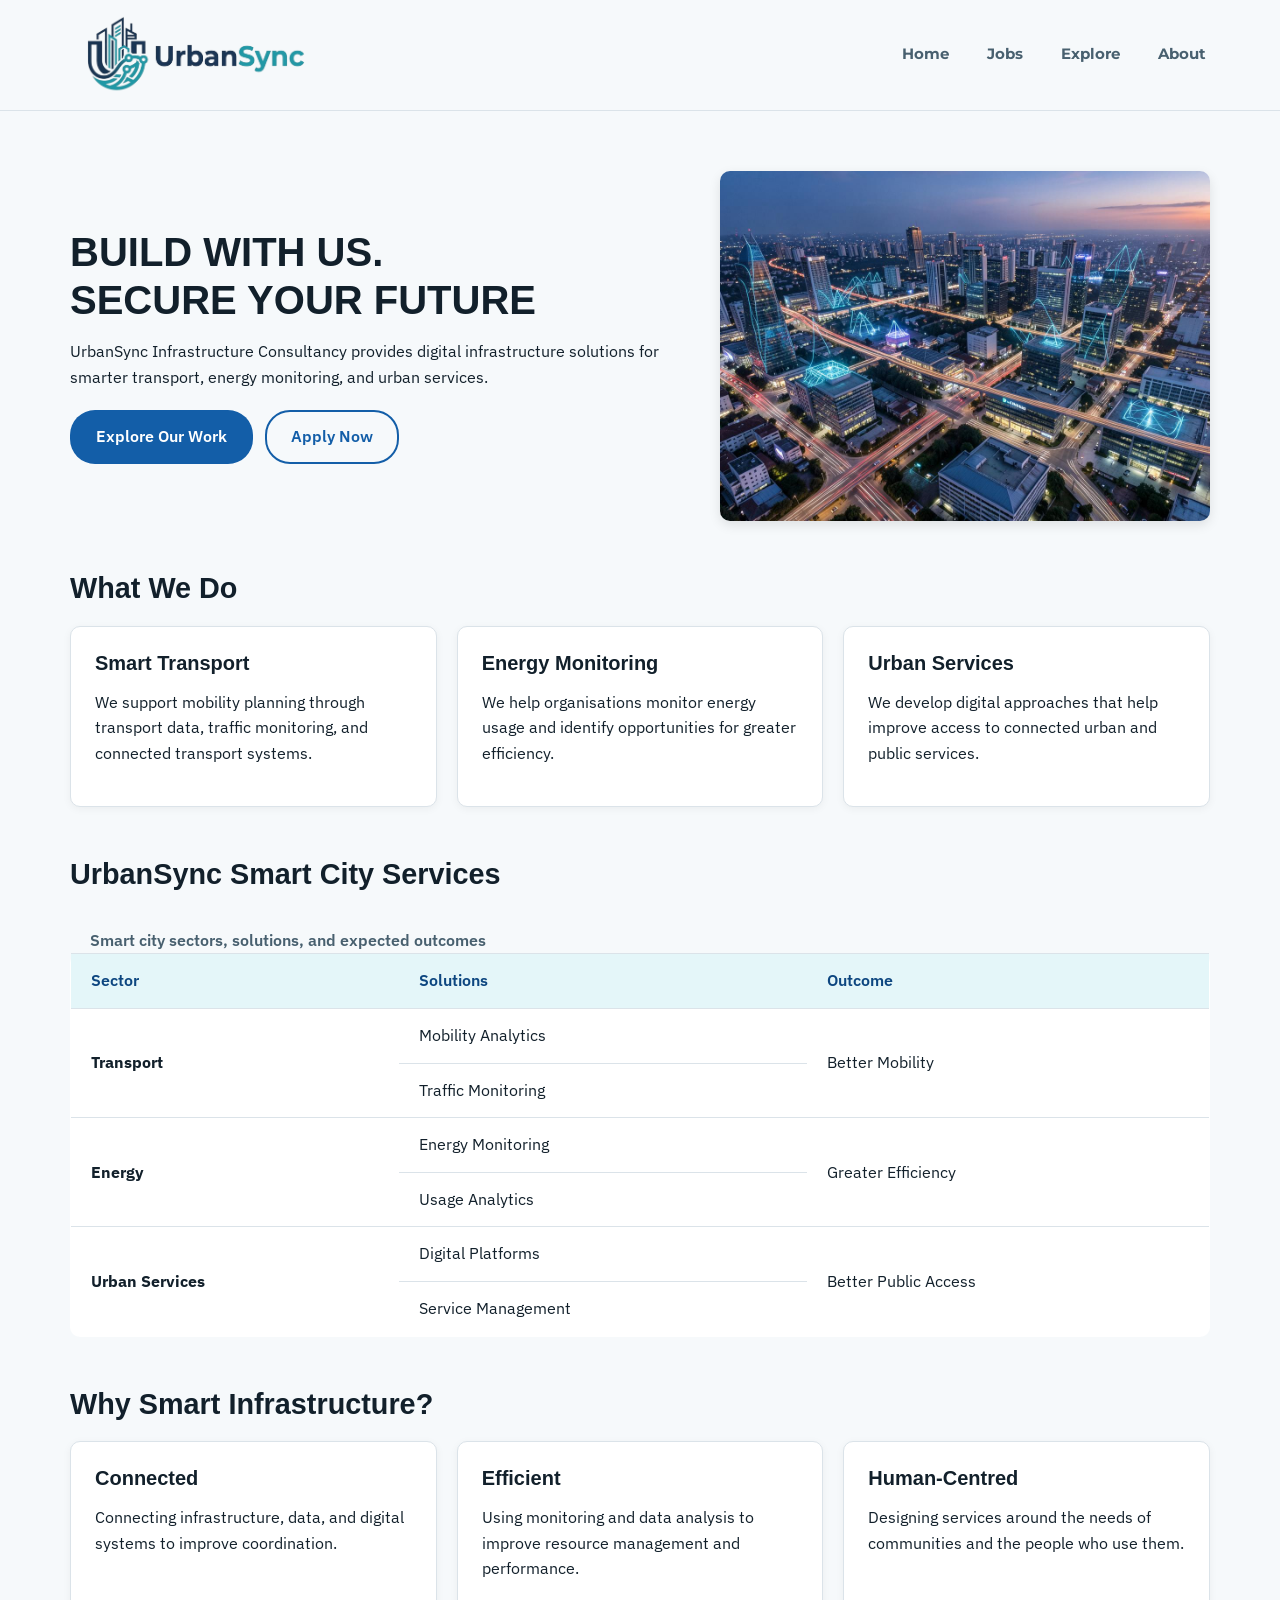
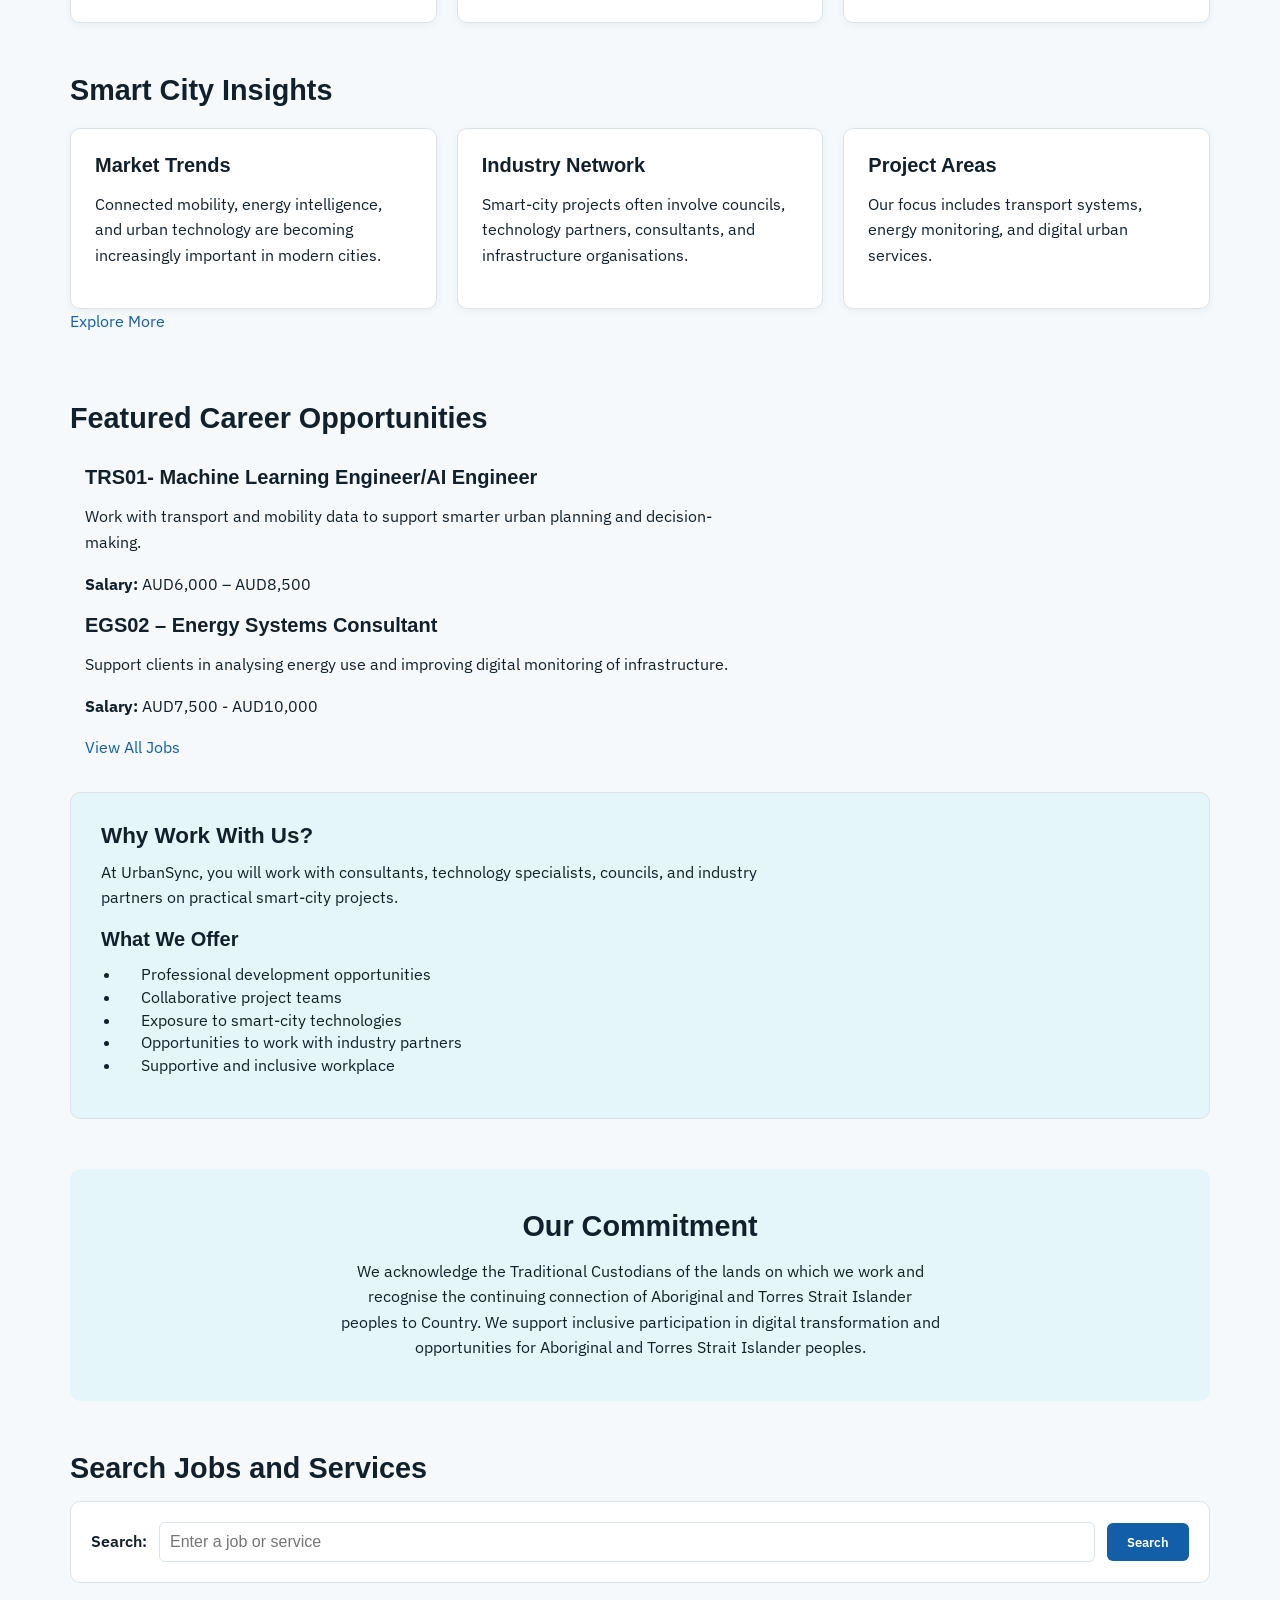
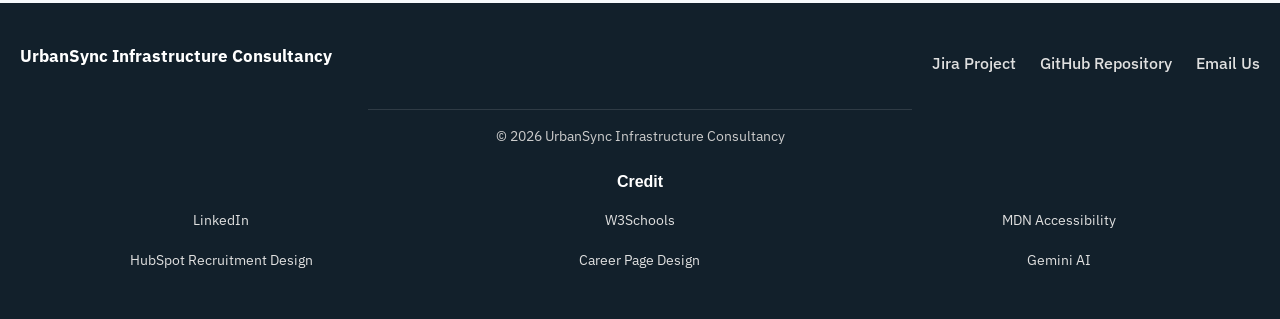
==== commit 53741ec9: "changed all the footers to have the correct jira link" ====
--- a/index.html
+++ b/index.html
@@ -383,7 +383,7 @@
     </div>
     
     <nav class="footer-links" aria-label="Footer navigation">
-        <a href="https://minkhantkyaw3157.atlassian.net/jira/software/projects/UHP/boards/2/backlog?atlOrigin=eyJpIjoiNzYxYjM2ZmIwYTVkNGU5ZWIyMDAyNzI1ZTBjNDgzMmMiLCJwIjoiaiJ9" target="_blank" rel="noopener noreferrer">Jira Project</a>
+        <a href="https://minkhantkyaw3157.atlassian.net/jira/software/projects/SCRUM/boards/1/backlog?atlOrigin=eyJpIjoiNzBkYmYxNTQwMmQ4NGRhYThkNTUxYTMwODFhODhiMzQiLCJwIjoiaiJ9" target="_blank" rel="noopener noreferrer">Jira Project</a>
         <a href="https://github.com/pyaekhantkyaw/G02-Smart-City-Infrastructure-Consultancy-Part1-Group2.git" target="_blank" rel="noopener noreferrer">GitHub Repository</a>
         <a href="mailto:urbanSync2026@gmail.com">Email Us</a>
     </nav>
--- a/style.css
+++ b/style.css
@@ -868,7 +868,7 @@
   align-items: center;
   gap: 0.5rem 2rem;
   background: var(--color-ink);
-  color: #cfdbe2;
+  color: #ffffff;
   padding: 40px 20px;
   margin-top: 20px;
 }
@@ -897,7 +897,7 @@
 }
 
 footer nav a {
-  color: #cfdbe2;
+  color:  #e0e0e0;
   font-weight: 500;
   text-decoration: none;
   border-bottom: 1px solid transparent;
@@ -916,7 +916,7 @@
   margin: 1rem 0 0;
   padding-top: 1rem;
   border-top: 1px solid rgba(255, 255, 255, 0.12);
-  color: #9fb0ba;
+  color: #cccccc;
   font-size: 0.85rem;
   width: 100%;
 }
@@ -945,6 +945,18 @@
 
 .footer-list li {
   text-align: center;
+}
+
+.footer-list li a {
+  color: #e0e0e0;  
+  font-size: 0.9rem; 
+  text-decoration: none;
+}
+
+.footer-list li a:hover,
+.footer-list li a:focus {
+  color: #fff;       
+  border-bottom: 1px solid var(--color-accent);
 }
 
 /* Mobile Adjustments */
